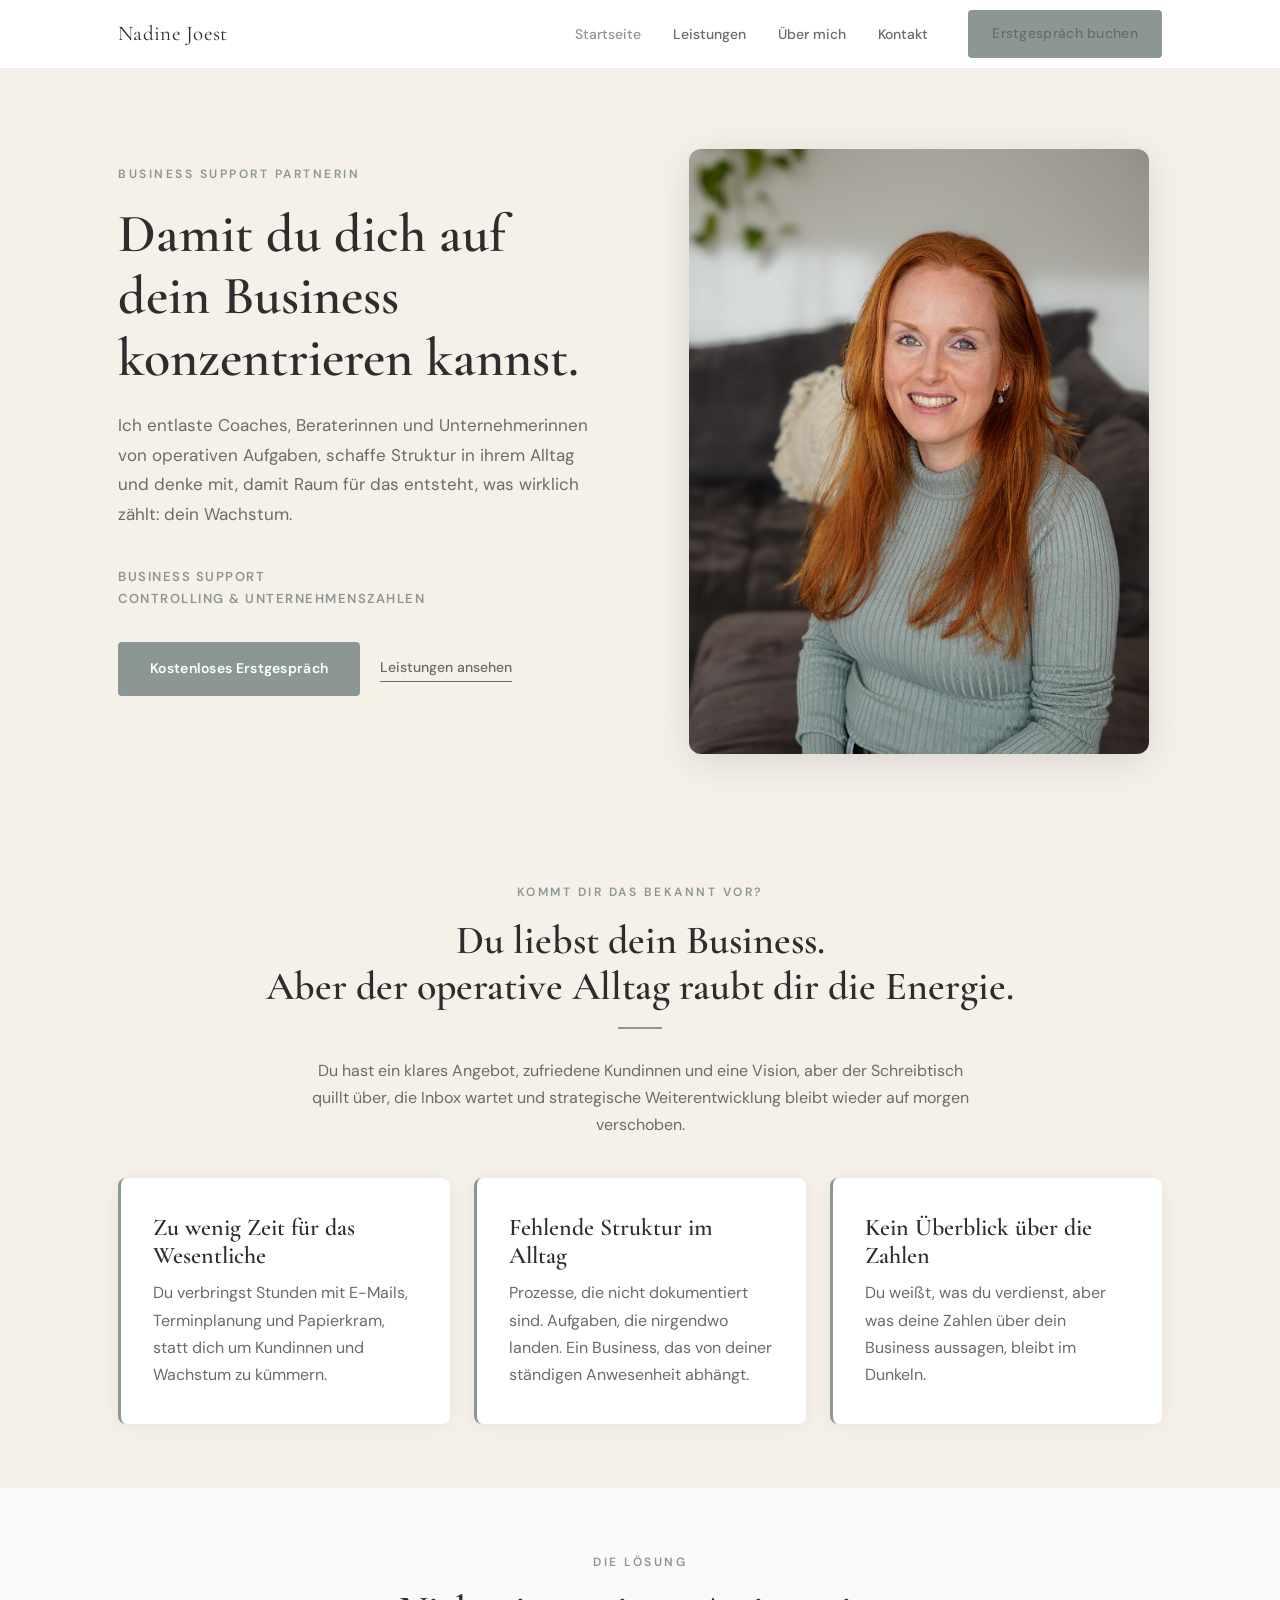
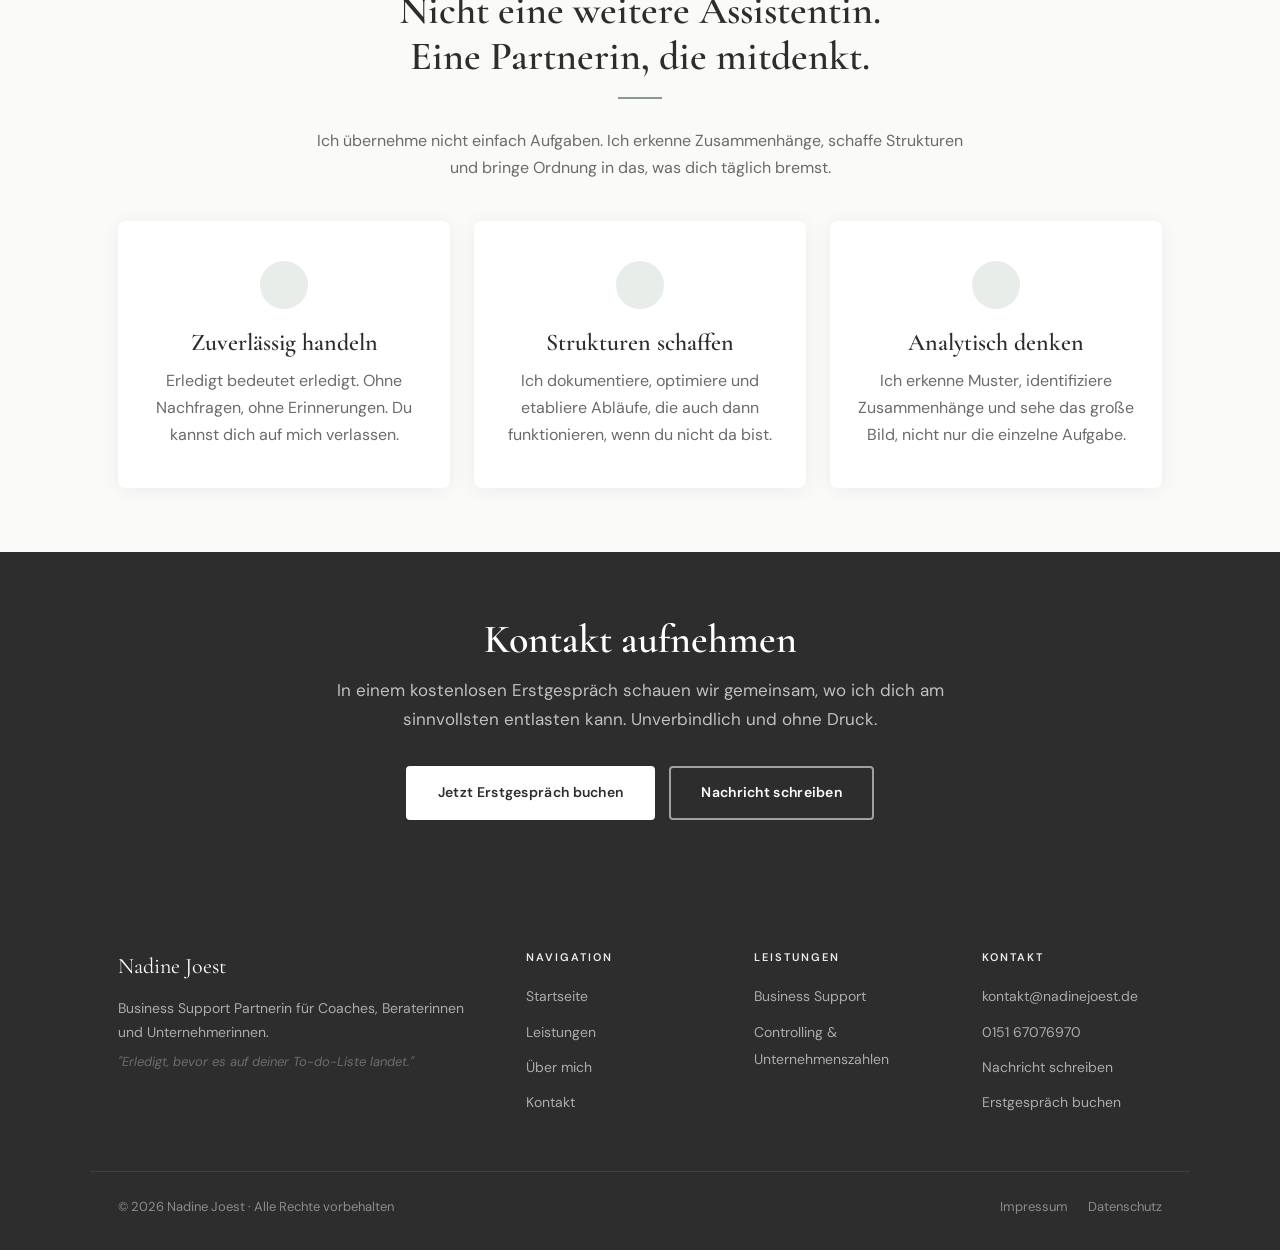
==== index.html @ 94987f82 "Aktuelle Website-Dateien (SEO, Analytics, Footer-Updates)" ====
<!DOCTYPE html>
<html lang="de">
<head>
  <meta charset="UTF-8" />
  <meta name="viewport" content="width=device-width, initial-scale=1.0" />
  <title>Nadine Joest | Business Support für Coaches & Unternehmerinnen</title>
  <meta name="description" content="Operative Entlastung: E-Mail, Prozesse, Controlling – zuverlässig erledigt, damit du dich auf dein Wachstum konzentrierst." />
  <meta name="keywords" content="Business Support, Virtuelle Assistenz, Backoffice Support, Prozessoptimierung, Controlling für Selbstständige" />
  <meta name="robots" content="index, follow" />
  <meta property="og:title" content="Nadine Joest | Business Support Partnerin" />
  <meta property="og:description" content="Operative Entlastung mit analytischem Verständnis – für Coaches, Beraterinnen und Unternehmerinnen." />
  <meta property="og:type" content="website" />
  <meta property="og:locale" content="de_DE" />
  <meta property="og:image" content="https://nadinejoest.de/og-bild.jpg" />
  <meta property="og:image:width" content="1200" />
  <meta property="og:image:height" content="630" />
  <!-- Google tag (gtag.js) -->
  <script async src="https://www.googletagmanager.com/gtag/js?id=G-RC08P9P7K7"></script>
  <script>
    window.dataLayer = window.dataLayer || [];
    function gtag(){dataLayer.push(arguments);}
    gtag('js', new Date());
    gtag('config', 'G-RC08P9P7K7');
  </script>
  <link rel="icon" type="image/png" sizes="32x32" href="favicon-32x32.png" />
  <link rel="canonical" href="https://nadinejoest.de/" />
  <script type="application/ld+json">
  {
    "@context": "https://schema.org",
    "@type": "ProfessionalService",
    "name": "Nadine Joest – Business Support",
    "description": "Operative Entlastung, Prozessoptimierung und Controlling für Coaches, Beraterinnen und Unternehmerinnen.",
    "url": "https://nadinejoest.de/",
    "image": "https://nadinejoest.de/og-bild.jpg",
    "telephone": "+4915167076970",
    "email": "kontakt@nadinejoest.de",
    "address": {
      "@type": "PostalAddress",
      "streetAddress": "Helenenweg 12b",
      "postalCode": "40822",
      "addressLocality": "Mettmann",
      "addressCountry": "DE"
    },
    "areaServed": "DE",
    "priceRange": "299€-499€"
  }
  </script>
  <link rel="stylesheet" href="style.css" />
</head>
<body>

<a href="#main-content" class="skip-link">Zum Inhalt springen</a>

<header>
  <nav class="nav" role="navigation" aria-label="Hauptnavigation">
    <div class="container nav-inner">
      <a href="index.html" class="nav-logo">Nadine Joest</a>
      <ul class="nav-links" id="nav-links">
        <li><a href="index.html" class="active">Startseite</a></li>
        <li><a href="leistungen.html">Leistungen</a></li>
        <li><a href="ueber-mich.html">Über mich</a></li>
        <li><a href="kontakt.html">Kontakt</a></li>
        <li><a href="https://calendly.com/kontakt-nadinejoest/30min" target="_blank" rel="noopener" class="btn btn-primary nav-cta">Erstgespräch buchen</a></li>
      </ul>
      <button class="nav-toggle" aria-label="Menü öffnen" aria-expanded="false" onclick="toggleNav()">
        <span></span><span></span><span></span>
      </button>
    </div>
  </nav>
</header>

<main id="main-content">

  <!-- HERO -->
  <section class="hero" aria-label="Willkommen">
    <div class="container hero-grid">
      <div class="hero-content">
        <span class="eyebrow">Business Support Partnerin</span>
        <h1>Damit du dich auf dein Business konzentrieren kannst.</h1>
        <p class="hero-subtitle">
          Ich entlaste Coaches, Beraterinnen und Unternehmerinnen von operativen Aufgaben,
          schaffe Struktur in ihrem Alltag und denke mit, damit Raum für das entsteht,
          was wirklich zählt: dein Wachstum.
        </p>
        <p class="hero-services">
          <a href="leistungen.html#bs-heading">Business Support</a><br>
          <a href="leistungen.html#controlling-heading">Controlling &amp; Unternehmenszahlen</a>
        </p>
        <div class="hero-actions">
          <a href="https://calendly.com/kontakt-nadinejoest/30min" target="_blank" rel="noopener" class="btn btn-primary">Kostenloses Erstgespräch</a>
          <a href="leistungen.html" class="text-link">Leistungen ansehen</a>
        </div>
      </div>
      <div class="hero-image">
        <img src="Bilder/1.jpg" alt="Nadine Joest – Business Support Partnerin" loading="eager" />
      </div>
    </div>
  </section>

  <!-- PROBLEM -->
  <section class="section section-beige" style="padding-top: 48px;" aria-labelledby="problem-heading">
    <div class="container">
      <div class="section-header text-center">
        <span class="label">Kommt dir das bekannt vor?</span>
        <h2 id="problem-heading">Du liebst dein Business.<br>Aber der operative Alltag raubt dir die Energie.</h2>
        <div class="divider"></div>
        <p>Du hast ein klares Angebot, zufriedene Kundinnen und eine Vision, aber der Schreibtisch quillt über, die Inbox wartet und strategische Weiterentwicklung bleibt wieder auf morgen verschoben.</p>
      </div>
      <div class="card-grid-3">
        <div class="card card-accent">
          <h3>Zu wenig Zeit für das Wesentliche</h3>
          <p>Du verbringst Stunden mit E-Mails, Terminplanung und Papierkram, statt dich um Kundinnen und Wachstum zu kümmern.</p>
        </div>
        <div class="card card-accent">
          <h3>Fehlende Struktur im Alltag</h3>
          <p>Prozesse, die nicht dokumentiert sind. Aufgaben, die nirgendwo landen. Ein Business, das von deiner ständigen Anwesenheit abhängt.</p>
        </div>
        <div class="card card-accent">
          <h3>Kein Überblick über die Zahlen</h3>
          <p>Du weißt, was du verdienst, aber was deine Zahlen über dein Business aussagen, bleibt im Dunkeln.</p>
        </div>
      </div>
    </div>
  </section>

  <!-- LÖSUNG / USPs -->
  <section class="section" aria-labelledby="loesung-heading">
    <div class="container">
      <div class="section-header text-center">
        <span class="label">Die Lösung</span>
        <h2 id="loesung-heading">Nicht eine weitere Assistentin.<br>Eine Partnerin, die mitdenkt.</h2>
        <div class="divider"></div>
        <p>Ich übernehme nicht einfach Aufgaben. Ich erkenne Zusammenhänge, schaffe Strukturen und bringe Ordnung in das, was dich täglich bremst.</p>
      </div>
      <div class="card-grid-3">
        <div class="usp-card">
          <div class="usp-icon" aria-hidden="true"></div>
          <h3>Zuverlässig handeln</h3>
          <p>Erledigt bedeutet erledigt. Ohne Nachfragen, ohne Erinnerungen. Du kannst dich auf mich verlassen.</p>
        </div>
        <div class="usp-card">
          <div class="usp-icon" aria-hidden="true"></div>
          <h3>Strukturen schaffen</h3>
          <p>Ich dokumentiere, optimiere und etabliere Abläufe, die auch dann funktionieren, wenn du nicht da bist.</p>
        </div>
        <div class="usp-card">
          <div class="usp-icon" aria-hidden="true"></div>
          <h3>Analytisch denken</h3>
          <p>Ich erkenne Muster, identifiziere Zusammenhänge und sehe das große Bild, nicht nur die einzelne Aufgabe.</p>
        </div>
      </div>
    </div>
  </section>

  <!-- CTA BANNER -->
  <section class="section cta-banner" aria-labelledby="cta-heading">
    <div class="container text-center">
      <h2 id="cta-heading">Kontakt aufnehmen</h2>
      <p>In einem kostenlosen Erstgespräch schauen wir gemeinsam, wo ich dich am sinnvollsten entlasten kann. Unverbindlich und ohne Druck.</p>
      <div class="cta-actions">
        <a href="https://calendly.com/kontakt-nadinejoest/30min" target="_blank" rel="noopener" class="btn btn-white">Jetzt Erstgespräch buchen</a>
        <a href="kontakt.html" class="btn btn-outline-white">Nachricht schreiben</a>
      </div>
    </div>
  </section>

</main>

<footer class="footer" role="contentinfo">
  <div class="container footer-grid">
    <div class="footer-brand">
      <span class="footer-logo">Nadine Joest</span>
      <p>Business Support Partnerin für Coaches, Beraterinnen und Unternehmerinnen.</p>
      <p class="footer-tagline">"Erledigt, bevor es auf deiner To-do-Liste landet."</p>
    </div>
    <div>
      <p class="footer-heading">Navigation</p>
      <ul class="footer-links">
        <li><a href="index.html">Startseite</a></li>
        <li><a href="leistungen.html">Leistungen</a></li>
        <li><a href="ueber-mich.html">Über mich</a></li>
        <li><a href="kontakt.html">Kontakt</a></li>
      </ul>
    </div>
    <div>
      <p class="footer-heading">Leistungen</p>
      <ul class="footer-links">
        <li><a href="leistungen.html">Business Support</a></li>
        <li><a href="leistungen.html">Controlling &amp; Unternehmenszahlen</a></li>
      </ul>
    </div>
    <div>
      <p class="footer-heading">Kontakt</p>
      <ul class="footer-links">
        <li><a href="mailto:kontakt@nadinejoest.de">kontakt@nadinejoest.de</a></li>
        <li><a href="tel:+4915167076970">0151 67076970</a></li>
        <li><a href="kontakt.html">Nachricht schreiben</a></li>
        <li><a href="https://calendly.com/kontakt-nadinejoest/30min" target="_blank" rel="noopener">Erstgespräch buchen</a></li>
      </ul>
    </div>
  </div>
  <div class="container footer-bottom">
    <span>© 2026 Nadine Joest · Alle Rechte vorbehalten</span>
    <div class="footer-legal">
      <a href="impressum.html">Impressum</a>
      <a href="datenschutz.html">Datenschutz</a>
    </div>
  </div>
</footer>

<script src="main.js"></script>
</body>
</html>
---- style.css ----
/* ============================================================
   DESIGN SYSTEM — Nadine Joest
   ============================================================ */

@import url('https://fonts.googleapis.com/css2?family=Cormorant+Garamond:ital,wght@0,300;0,400;0,500;0,600;1,300;1,400&family=DM+Sans:wght@400;500;600&display=swap');

:root {
  --primary:        #8C9795;
  --primary-dark:   #7A8A87;
  --primary-light:  #E8EDE9;
  --beige:          #F5F0E8;
  --beige-dark:     #EDE8DF;
  --text:           #2D2D2D;
  --text-muted:     #6B6B6B;
  --white:          #FFFFFF;
  --bg:             #FAFAF8;
  --font-heading:   'Cormorant Garamond', Georgia, serif;
  --font-body:      'DM Sans', 'Inter', system-ui, sans-serif;
  --max-width:      1100px;
  --radius:         8px;
  --shadow:         0 2px 20px rgba(0,0,0,0.06);
  --shadow-lg:      0 8px 40px rgba(0,0,0,0.11);
  --transition:     all 0.25s ease;
}

/* ---- RESET ---- */
*, *::before, *::after { box-sizing: border-box; margin: 0; padding: 0; }
html { scroll-behavior: smooth; }
body {
  font-family: var(--font-body);
  color: var(--text);
  background: var(--bg);
  line-height: 1.7;
  font-size: 16px;
  -webkit-font-smoothing: antialiased;
}
img { display: block; max-width: 100%; height: auto; }
a { color: var(--primary); text-decoration: none; transition: var(--transition); }
a:hover { color: var(--primary-dark); }

/* ---- TYPOGRAPHY ---- */
h1, h2, h3 {
  font-family: var(--font-heading);
  font-weight: 600;
  line-height: 1.15;
  color: var(--text);
}
h1 { font-size: clamp(34px, 5vw, 54px); }
h2 { font-size: clamp(26px, 4vw, 40px); }
h3 { font-size: clamp(19px, 2.5vw, 24px); margin-bottom: 10px; }
p  { color: var(--text-muted); margin-bottom: 16px; }
p:last-child { margin-bottom: 0; }

.label {
  display: block;
  font-size: 12px;
  font-weight: 600;
  letter-spacing: 2.5px;
  text-transform: uppercase;
  color: var(--primary);
  margin-bottom: 14px;
}
.eyebrow {
  display: inline-block;
  font-size: 12px;
  font-weight: 600;
  letter-spacing: 2.5px;
  text-transform: uppercase;
  color: var(--primary);
  margin-bottom: 18px;
}
.badge {
  display: inline-block;
  font-size: 11px;
  font-weight: 600;
  letter-spacing: 1.5px;
  text-transform: uppercase;
  padding: 5px 14px;
  background: var(--primary-light);
  color: var(--primary-dark);
  border-radius: 20px;
  margin-bottom: 16px;
}

/* ---- LAYOUT ---- */
.container {
  max-width: var(--max-width);
  margin: 0 auto;
  padding: 0 28px;
}
.section      { padding: 64px 0; }
.section-beige { background: var(--beige); }
.section-header { margin-bottom: 40px; }
.text-center  { text-align: center; }
.text-center p { max-width: 660px; margin-left: auto; margin-right: auto; }

.divider {
  width: 44px;
  height: 2px;
  background: var(--primary);
  margin: 18px auto 28px;
}
.divider-left { margin-left: 0; }

/* ---- BUTTONS ---- */
.btn {
  display: inline-block;
  padding: 13px 30px;
  border-radius: 4px;
  font-size: 14px;
  font-weight: 600;
  letter-spacing: 0.3px;
  cursor: pointer;
  border: 2px solid transparent;
  transition: var(--transition);
  text-align: center;
  white-space: nowrap;
}
.btn-primary {
  background: var(--primary);
  color: var(--white);
  border-color: var(--primary);
}
.btn-primary:hover {
  background: var(--primary-dark);
  border-color: var(--primary-dark);
  color: var(--white);
  transform: translateY(-2px);
  box-shadow: 0 6px 20px rgba(140,151,149,0.3);
}
.btn-outline {
  background: transparent;
  color: var(--primary);
  border-color: var(--primary);
}
.btn-outline:hover {
  background: var(--primary);
  color: var(--white);
}
.btn-white {
  background: var(--white);
  color: var(--text);
  border-color: var(--white);
}
.btn-white:hover {
  background: var(--beige);
  color: var(--text);
  border-color: var(--beige);
}
.btn-outline-white {
  background: transparent;
  color: var(--white);
  border-color: rgba(255,255,255,0.55);
}
.btn-outline-white:hover {
  border-color: var(--white);
  background: rgba(255,255,255,0.08);
  color: var(--white);
}
.text-link {
  font-size: 14px;
  font-weight: 500;
  color: var(--text-muted);
  border-bottom: 1px solid currentColor;
  padding-bottom: 1px;
}
.text-link:hover { color: var(--primary); }

/* ---- NAVIGATION ---- */
.skip-link {
  position: absolute;
  top: -120px;
  left: 10px;
  background: var(--primary);
  color: var(--white);
  padding: 8px 16px;
  border-radius: 4px;
  font-size: 14px;
  z-index: 9999;
  transition: top 0.2s;
}
.skip-link:focus { top: 10px; }

.nav {
  position: sticky;
  top: 0;
  z-index: 100;
  background: rgba(255,255,255,0.96);
  backdrop-filter: blur(14px);
  border-bottom: 1px solid rgba(0,0,0,0.07);
}
.nav-inner {
  display: flex;
  align-items: center;
  justify-content: space-between;
  height: 68px;
}
.nav-logo {
  font-family: var(--font-heading);
  font-size: 21px;
  font-weight: 400;
  color: var(--text);
  letter-spacing: 0.3px;
}
.nav-logo:hover { color: var(--primary); }
.nav-links {
  display: flex;
  align-items: center;
  gap: 32px;
  list-style: none;
}
.nav-links a {
  font-size: 14px;
  font-weight: 500;
  color: var(--text-muted);
}
.nav-links a:hover,
.nav-links a.active { color: var(--primary); }
.nav-cta { margin-left: 8px; padding: 10px 22px; }

/* Hamburger (mobile) */
.nav-toggle {
  display: none;
  flex-direction: column;
  gap: 5px;
  background: none;
  border: none;
  cursor: pointer;
  padding: 4px;
}
.nav-toggle span {
  display: block;
  width: 24px;
  height: 2px;
  background: var(--text);
  border-radius: 2px;
  transition: var(--transition);
}

/* ---- HERO ---- */
.hero {
  background: var(--beige);
  display: flex;
  align-items: center;
  padding: 80px 0;
}
.hero-grid {
  display: grid;
  grid-template-columns: 1fr 1fr;
  gap: 72px;
  align-items: center;
}
.hero-content h1 { margin-bottom: 22px; }
.hero-subtitle {
  font-size: 17px;
  color: var(--text-muted);
  margin-bottom: 36px;
  line-height: 1.75;
}
.hero-services {
  font-size: 13px;
  font-weight: 600;
  letter-spacing: 1.5px;
  text-transform: uppercase;
  color: var(--primary);
  margin-bottom: 32px;
}
.hero-actions {
  display: flex;
  align-items: center;
  gap: 20px;
  flex-wrap: wrap;
  margin-bottom: 48px;
}
.hero-trust {
  display: flex;
  align-items: center;
  gap: 28px;
  padding-top: 28px;
  border-top: 1px solid rgba(0,0,0,0.09);
}
.trust-item { display: flex; flex-direction: column; }
.trust-num {
  font-family: var(--font-heading);
  font-size: 30px;
  font-weight: 500;
  color: var(--text);
  line-height: 1;
  margin-bottom: 4px;
}
.trust-label { font-size: 12px; color: var(--text-muted); }
.trust-divider {
  width: 1px;
  height: 36px;
  background: rgba(0,0,0,0.1);
  flex-shrink: 0;
}
.hero-image img {
  width: 100%;
  max-width: 460px;
  border-radius: 12px;
  object-fit: cover;
  box-shadow: var(--shadow-lg);
  margin: 0 auto;
}

/* ---- PAGE HERO (inner pages) ---- */
.page-hero {
  background: var(--beige);
  padding: 96px 0 80px;
  text-align: center;
}
.page-hero h1 { margin-bottom: 18px; }
.page-hero p {
  font-size: 18px;
  max-width: 620px;
  margin: 0 auto;
}

/* ---- CARDS ---- */
.card-grid-3 {
  display: grid;
  grid-template-columns: repeat(3, 1fr);
  gap: 24px;
}
.card-grid-2 {
  display: grid;
  grid-template-columns: repeat(2, 1fr);
  gap: 28px;
}

.card {
  background: var(--white);
  border-radius: var(--radius);
  padding: 36px 32px;
  box-shadow: var(--shadow);
  transition: var(--transition);
}
.card:hover { transform: translateY(-3px); box-shadow: var(--shadow-lg); }
.card-accent { border-left: 3px solid var(--primary); }

.usp-card {
  background: var(--white);
  border-radius: var(--radius);
  padding: 40px 28px;
  text-align: center;
  box-shadow: var(--shadow);
  transition: var(--transition);
}
.usp-card:hover {
  transform: translateY(-3px);
  box-shadow: var(--shadow-lg);
  border-bottom: 3px solid var(--primary);
}
.usp-icon {
  width: 48px;
  height: 48px;
  border-radius: 50%;
  background: var(--primary-light);
  margin: 0 auto 20px;
}

/* ---- LEISTUNG CARD (Startseite) ---- */
.leistung-card {
  background: var(--white);
  border-radius: var(--radius);
  padding: 48px 40px;
  box-shadow: var(--shadow);
  border-top: 3px solid var(--primary);
  transition: var(--transition);
  display: flex;
  flex-direction: column;
  gap: 0;
}
.leistung-card:hover { transform: translateY(-3px); box-shadow: var(--shadow-lg); }
.leistung-card h3 { margin-bottom: 14px; }
.leistung-card p { margin-bottom: 22px; }
.tag-list { display: flex; flex-wrap: wrap; gap: 8px; margin-bottom: 28px; }
.tag {
  font-size: 12px;
  padding: 4px 12px;
  background: var(--primary-light);
  color: var(--primary-dark);
  border-radius: 20px;
  font-weight: 500;
}

/* ---- ABOUT TEASER (Startseite) ---- */
.about-teaser-grid {
  display: grid;
  grid-template-columns: 1fr 1fr;
  gap: 88px;
  align-items: center;
}
.about-teaser-img img {
  width: 100%;
  border-radius: var(--radius);
  box-shadow: var(--shadow-lg);
}
.about-teaser-content h2 { margin-bottom: 0; }
.pullquote {
  border-left: 3px solid var(--primary);
  padding: 18px 24px;
  font-family: var(--font-heading);
  font-size: 20px;
  font-weight: 300;
  font-style: italic;
  color: var(--text);
  background: var(--beige);
  border-radius: 0 var(--radius) var(--radius) 0;
  margin: 28px 0 32px;
  line-height: 1.5;
}

/* ---- CTA BANNER ---- */
.cta-banner { background: var(--text); }
.cta-banner h2 { color: var(--white); margin-bottom: 14px; }
.cta-banner p { color: rgba(255,255,255,0.7); margin-bottom: 32px; font-size: 17px; }
.cta-actions { display: flex; gap: 14px; justify-content: center; flex-wrap: wrap; }

/* ---- LEISTUNGSSEITE ---- */
.two-col { display: grid; grid-template-columns: 1fr 1fr; gap: 56px; align-items: start; }
.two-col-reverse { direction: rtl; }
.two-col-reverse > * { direction: ltr; }

.check-list { list-style: none; padding: 0; }
.check-list li {
  display: flex;
  align-items: flex-start;
  gap: 14px;
  padding: 11px 0;
  border-bottom: 1px solid var(--beige-dark);
  font-size: 15px;
  color: var(--text-muted);
}
.check-list li::before {
  content: '';
  display: block;
  width: 18px;
  height: 18px;
  background: var(--primary-light);
  border-radius: 50%;
  flex-shrink: 0;
  margin-top: 2px;
  position: relative;
}
.check-list li::before {
  background-image: url("data:image/svg+xml,%3Csvg xmlns='http://www.w3.org/2000/svg' viewBox='0 0 16 16'%3E%3Cpath fill='%238C9795' d='M13.3 4.3l-6.3 6.3-3.3-3.3-1.4 1.4 4.7 4.7 7.7-7.7z'/%3E%3C/svg%3E");
  background-repeat: no-repeat;
  background-position: center;
  background-size: 12px;
  background-color: var(--primary-light);
}

/* ---- PAKETE ---- */
.pakete-grid {
  display: grid;
  grid-template-columns: repeat(4, 1fr);
  gap: 20px;
  align-items: start;
  margin-top: 56px;
}
.paket-card {
  background: var(--white);
  border-radius: var(--radius);
  padding: 36px 24px;
  box-shadow: var(--shadow);
  transition: var(--transition);
  position: relative;
}
.paket-card:hover { transform: translateY(-4px); box-shadow: var(--shadow-lg); }
.paket-card.featured { background: var(--text); }
.paket-card.featured h3,
.paket-card.featured .paket-preis { color: var(--white); }
.paket-card.featured .paket-suffix,
.paket-card.featured .paket-list li { color: rgba(255,255,255,0.75); }

.paket-badge {
  position: absolute;
  top: -13px;
  left: 50%;
  transform: translateX(-50%);
  background: var(--primary);
  color: var(--white);
  font-size: 11px;
  font-weight: 600;
  letter-spacing: 1px;
  text-transform: uppercase;
  padding: 4px 14px;
  border-radius: 20px;
  white-space: nowrap;
}
.paket-name {
  font-size: 11px;
  font-weight: 600;
  letter-spacing: 2px;
  text-transform: uppercase;
  color: var(--primary);
  margin-bottom: 8px;
}
.paket-card.featured .paket-name { color: var(--primary-light); }
.paket-preis {
  font-family: var(--font-heading);
  font-size: 38px;
  font-weight: 400;
  color: var(--text);
  line-height: 1;
  margin-bottom: 4px;
}
.paket-suffix {
  font-size: 13px;
  color: var(--text-muted);
  margin-bottom: 24px;
}
.paket-list { list-style: none; padding: 0; margin-bottom: 28px; }
.paket-list li {
  padding: 7px 0;
  border-bottom: 1px solid rgba(0,0,0,0.05);
  font-size: 14px;
  color: var(--text-muted);
  display: flex;
  align-items: flex-start;
  gap: 10px;
}
.paket-card.featured .paket-list li { border-bottom-color: rgba(255,255,255,0.08); }
.paket-list li::before {
  content: '—';
  color: var(--primary);
  flex-shrink: 0;
  font-size: 13px;
}
.paket-card.featured .paket-list li::before { color: var(--primary-light); }
.paket-card .btn { width: 100%; }

/* ---- PROZESS ---- */
.prozess-grid {
  display: grid;
  grid-template-columns: repeat(5, 1fr);
  gap: 0;
  position: relative;
  margin-top: 56px;
}
.prozess-grid::before {
  content: '';
  position: absolute;
  top: 27px;
  left: 56px;
  right: 56px;
  height: 2px;
  background: var(--primary-light);
  z-index: 0;
}
.prozess-step { text-align: center; position: relative; z-index: 1; padding: 0 12px; }
.prozess-num {
  width: 54px;
  height: 54px;
  border-radius: 50%;
  background: var(--primary);
  color: var(--white);
  font-family: var(--font-heading);
  font-size: 20px;
  display: flex;
  align-items: center;
  justify-content: center;
  margin: 0 auto 18px;
}
.prozess-step h4 {
  font-family: var(--font-heading);
  font-size: 16px;
  font-weight: 500;
  color: var(--text);
  margin-bottom: 6px;
}
.prozess-step p { font-size: 13px; margin: 0; }

/* ---- ÜBER MICH ---- */
.about-hero-grid {
  display: grid;
  grid-template-columns: 1fr 1fr;
  gap: 88px;
  align-items: end;
}
.about-hero-img img {
  width: 100%;
  border-radius: 12px 12px 0 0;
  object-fit: cover;
}
.about-story-grid {
  display: grid;
  grid-template-columns: 1fr 1fr;
  gap: 64px;
  align-items: start;
}
.werte-grid {
  display: grid;
  grid-template-columns: repeat(3, 1fr);
  gap: 20px;
}
.wert-card {
  background: var(--white);
  border-radius: var(--radius);
  padding: 28px;
  border-left: 3px solid var(--primary);
  box-shadow: var(--shadow);
}
.wert-card h3 { font-size: 19px; margin-bottom: 8px; }
.wert-card p  { font-size: 14px; margin: 0; }

.stats-grid {
  display: grid;
  grid-template-columns: repeat(3, 1fr);
  gap: 24px;
}
.stat-card {
  text-align: center;
  padding: 40px 20px;
  background: var(--white);
  border-radius: var(--radius);
  box-shadow: var(--shadow);
}
.stat-num {
  font-family: var(--font-heading);
  font-size: 56px;
  font-weight: 300;
  color: var(--primary);
  display: block;
  line-height: 1;
  margin-bottom: 10px;
}
.stat-card p { font-size: 14px; margin: 0; }

.fuer-wen-grid {
  display: grid;
  grid-template-columns: 1fr 1fr;
  gap: 64px;
  align-items: start;
}
.fuer-wen-box {
  background: var(--white);
  border-radius: var(--radius);
  padding: 40px;
  box-shadow: var(--shadow);
}
.fuer-wen-box h3 { margin-bottom: 20px; font-size: 22px; }

/* ---- KONTAKT ---- */
.kontakt-grid {
  display: grid;
  grid-template-columns: 1fr 1fr;
  gap: 72px;
  align-items: start;
}
.kontakt-form-box {
  background: var(--white);
  border-radius: var(--radius);
  padding: 48px;
  box-shadow: var(--shadow);
}
.form-group { margin-bottom: 20px; }
.form-group label {
  display: block;
  font-size: 13px;
  font-weight: 600;
  color: var(--text);
  margin-bottom: 8px;
}
.form-group input,
.form-group textarea {
  width: 100%;
  padding: 13px 16px;
  border: 1.5px solid rgba(0,0,0,0.12);
  border-radius: 6px;
  font-size: 15px;
  font-family: var(--font-body);
  color: var(--text);
  background: var(--bg);
  outline: none;
  transition: var(--transition);
}
.form-group input:focus,
.form-group textarea:focus {
  border-color: var(--primary);
  background: var(--white);
  box-shadow: 0 0 0 3px rgba(140,151,149,0.15);
}
.form-group textarea { resize: vertical; min-height: 130px; }
.form-check {
  display: flex;
  gap: 12px;
  align-items: flex-start;
  margin-bottom: 24px;
}
.form-check input[type="checkbox"] {
  width: 18px;
  height: 18px;
  flex-shrink: 0;
  margin-top: 2px;
  accent-color: var(--primary);
}
.form-check label { font-size: 13px; color: var(--text-muted); }
.form-check label a { color: var(--primary); }
.form-submit .btn { width: 100%; }
.form-note {
  font-size: 12px;
  color: var(--text-muted);
  margin-top: 12px;
  text-align: center;
}

.kontakt-info h2 { margin-bottom: 14px; }
.kontakt-data { list-style: none; margin: 24px 0 32px; }
.kontakt-data li {
  display: flex;
  gap: 14px;
  padding: 12px 0;
  border-bottom: 1px solid var(--beige-dark);
  font-size: 15px;
  color: var(--text-muted);
  align-items: flex-start;
}
.kontakt-icon {
  width: 18px;
  height: 18px;
  background: var(--primary-light);
  border-radius: 50%;
  flex-shrink: 0;
  margin-top: 3px;
}
.calendly-box {
  background: var(--beige);
  border-radius: var(--radius);
  padding: 36px;
  border-left: 3px solid var(--primary);
}
.calendly-box h3 { font-size: 22px; margin-bottom: 10px; }
.calendly-box p { margin-bottom: 22px; font-size: 15px; }
.info-note {
  font-size: 13px;
  color: var(--text-muted);
  font-style: italic;
  padding: 18px 20px;
  background: var(--beige);
  border-radius: var(--radius);
  margin-top: 20px;
}

/* ---- IMPRESSUM / DATENSCHUTZ ---- */
.legal-content {
  max-width: 700px;
  margin: 0 auto;
  padding: 80px 28px;
}
.legal-content h1 { margin-bottom: 44px; }
.legal-content h2 { font-size: 22px; margin: 36px 0 12px; }
.legal-content p { font-size: 15px; }

/* ---- FOOTER ---- */
.footer {
  background: var(--text);
  padding: 64px 0 32px;
}
.footer-grid {
  display: grid;
  grid-template-columns: 2fr 1fr 1fr 1fr;
  gap: 48px;
  margin-bottom: 48px;
}
.footer-logo {
  font-family: var(--font-heading);
  font-size: 22px;
  color: var(--white);
  display: block;
  margin-bottom: 12px;
}
.footer-brand p { font-size: 14px; color: rgba(255,255,255,0.6); margin-bottom: 6px; }
.footer-tagline { font-style: italic; opacity: 0.5; font-size: 13px !important; }
.footer-heading {
  font-size: 11px;
  font-weight: 600;
  letter-spacing: 2px;
  text-transform: uppercase;
  color: var(--primary-light);
  margin-bottom: 16px;
}
.footer-links { list-style: none; }
.footer-links li { margin-bottom: 8px; }
.footer-links a { font-size: 14px; color: rgba(255,255,255,0.6); }
.footer-links a:hover { color: var(--white); }
.footer-bottom {
  border-top: 1px solid rgba(255,255,255,0.08);
  padding-top: 24px;
  display: flex;
  justify-content: space-between;
  align-items: center;
  font-size: 13px;
  color: rgba(255,255,255,0.45);
}
.footer-legal { display: flex; gap: 20px; }
.footer-legal a { color: rgba(255,255,255,0.45); }
.footer-legal a:hover { color: var(--white); }

/* ---- PLACEHOLDER (dev only) ---- */
.img-placeholder {
  background: var(--primary-light);
  border-radius: var(--radius);
  display: flex;
  flex-direction: column;
  align-items: center;
  justify-content: center;
  color: var(--primary);
  font-size: 13px;
  font-weight: 500;
  text-align: center;
  padding: 24px;
  aspect-ratio: 3/4;
  max-width: 460px;
  margin: 0 auto;
}
.img-placeholder.tall { aspect-ratio: 4/5; max-width: 100%; }
.img-placeholder small { opacity: 0.65; margin-top: 6px; }

/* ---- SCROLL REVEAL ---- */
.reveal {
  opacity: 0;
  transform: translateY(36px);
  transition: opacity 0.8s cubic-bezier(0.16, 1, 0.3, 1),
              transform 0.8s cubic-bezier(0.16, 1, 0.3, 1);
}
.reveal.revealed {
  opacity: 1;
  transform: translateY(0);
}

/* ============================================================
   RESPONSIVE
   ============================================================ */
@media (max-width: 960px) {
  .hero-grid,
  .about-teaser-grid,
  .about-hero-grid,
  .about-story-grid,
  .two-col,
  .fuer-wen-grid,
  .kontakt-grid { grid-template-columns: 1fr; gap: 40px; }

  .hero { min-height: auto; padding: 64px 0; }
  .hero-grid .hero-image { order: 1; }
  .img-placeholder { max-width: 360px; aspect-ratio: 1; }
  .img-placeholder.tall { max-width: 100%; aspect-ratio: 3/4; }

  .card-grid-3 { grid-template-columns: 1fr; }
  .werte-grid   { grid-template-columns: 1fr 1fr; }
  .stats-grid   { grid-template-columns: 1fr 1fr 1fr; }
  .pakete-grid  { grid-template-columns: 1fr 1fr; }
  .prozess-grid { grid-template-columns: 1fr; }
  .prozess-grid::before { display: none; }
  .footer-grid  { grid-template-columns: 1fr 1fr; gap: 32px; }
  .footer-bottom { flex-direction: column; gap: 12px; text-align: center; }
  .two-col-reverse { direction: ltr; }
}

@media (max-width: 640px) {
  .section      { padding: 44px 0; }
  .page-hero    { padding: 44px 0 32px; }
  .hero         { padding: 36px 0; min-height: 0; }
  .section-header { margin-bottom: 32px; }
  .footer       { padding: 44px 0 24px; }
  .card-grid-2  { grid-template-columns: 1fr; }
  .pakete-grid  { grid-template-columns: 1fr; }
  .werte-grid   { grid-template-columns: 1fr; }
  .stats-grid   { grid-template-columns: 1fr; }
  .footer-grid  { grid-template-columns: 1fr; }
  .kontakt-form-box { padding: 28px 20px; }
  .nav-links    { display: none; }
  .nav-links.open {
    display: flex;
    flex-direction: column;
    position: absolute;
    top: 68px;
    left: 0;
    right: 0;
    background: var(--white);
    border-bottom: 1px solid rgba(0,0,0,0.07);
    padding: 20px 28px;
    gap: 16px;
    box-shadow: var(--shadow-lg);
  }
  .nav-toggle { display: flex; }
}
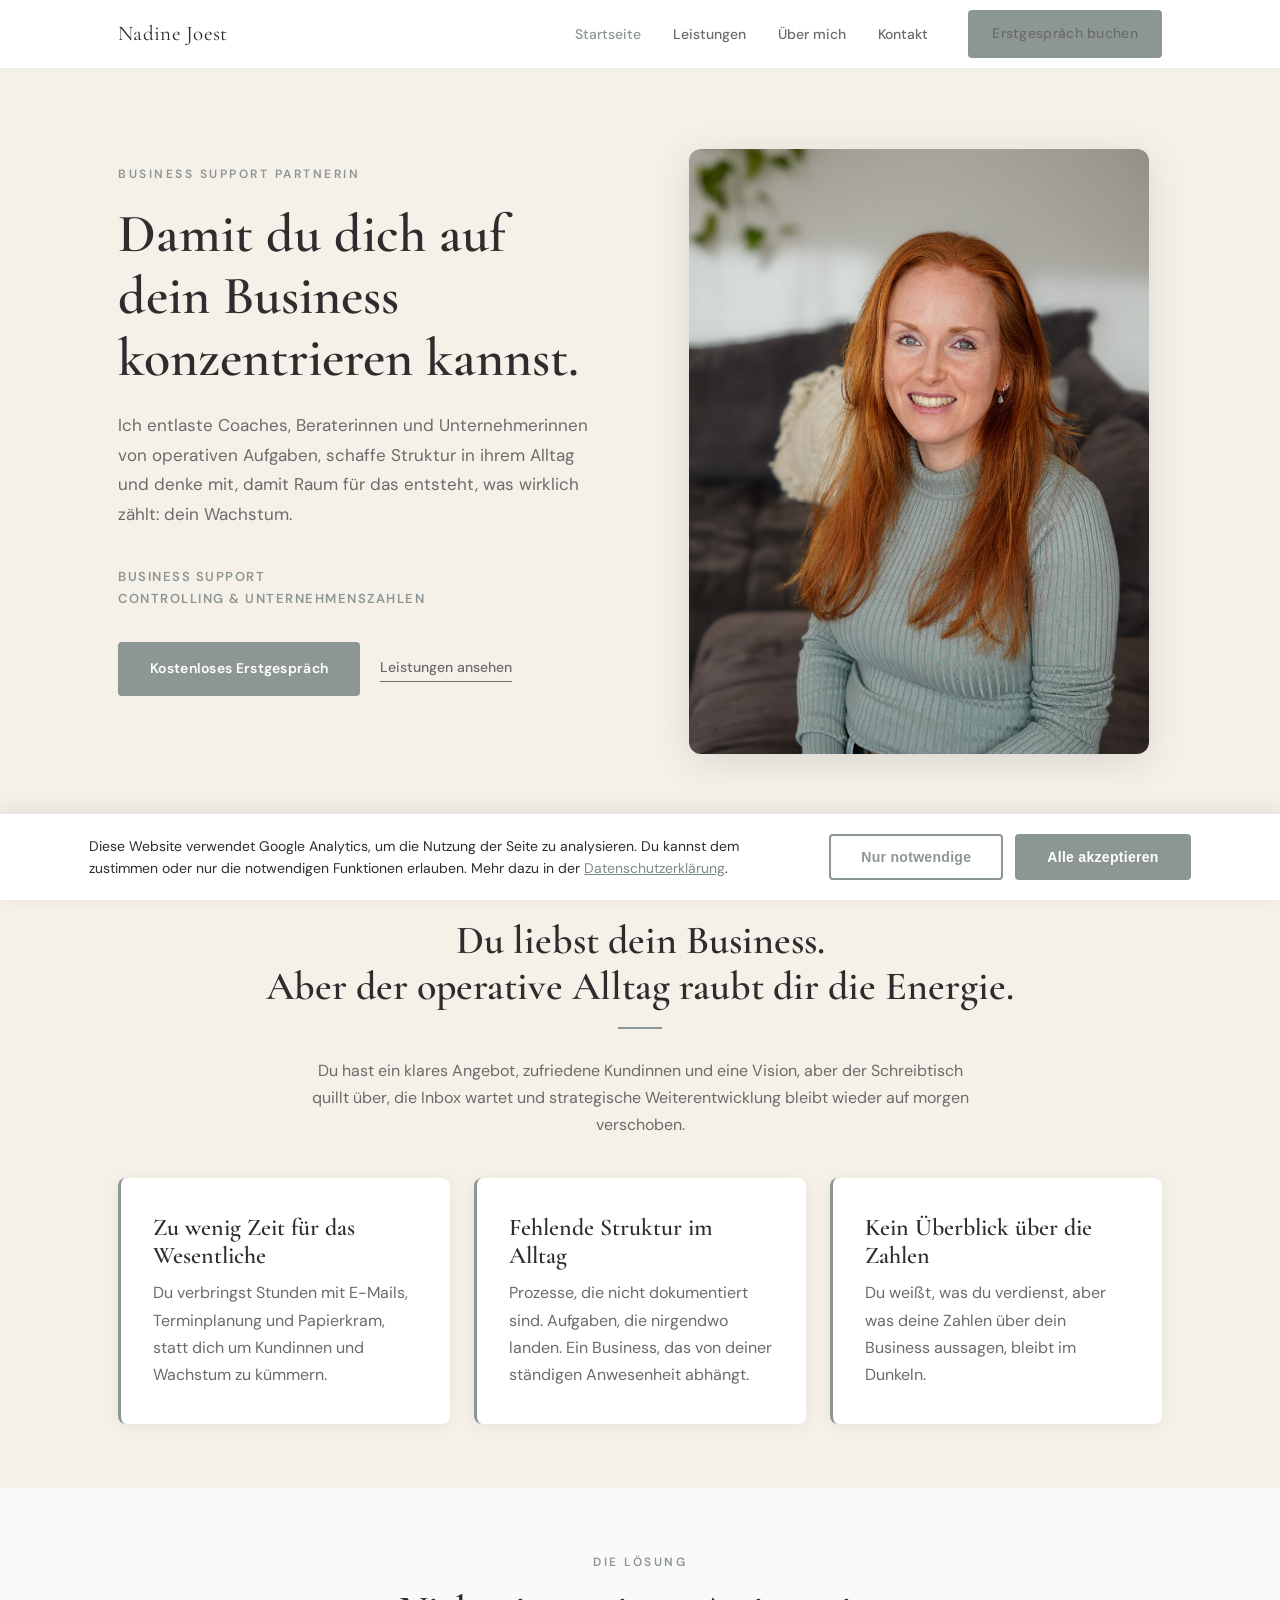
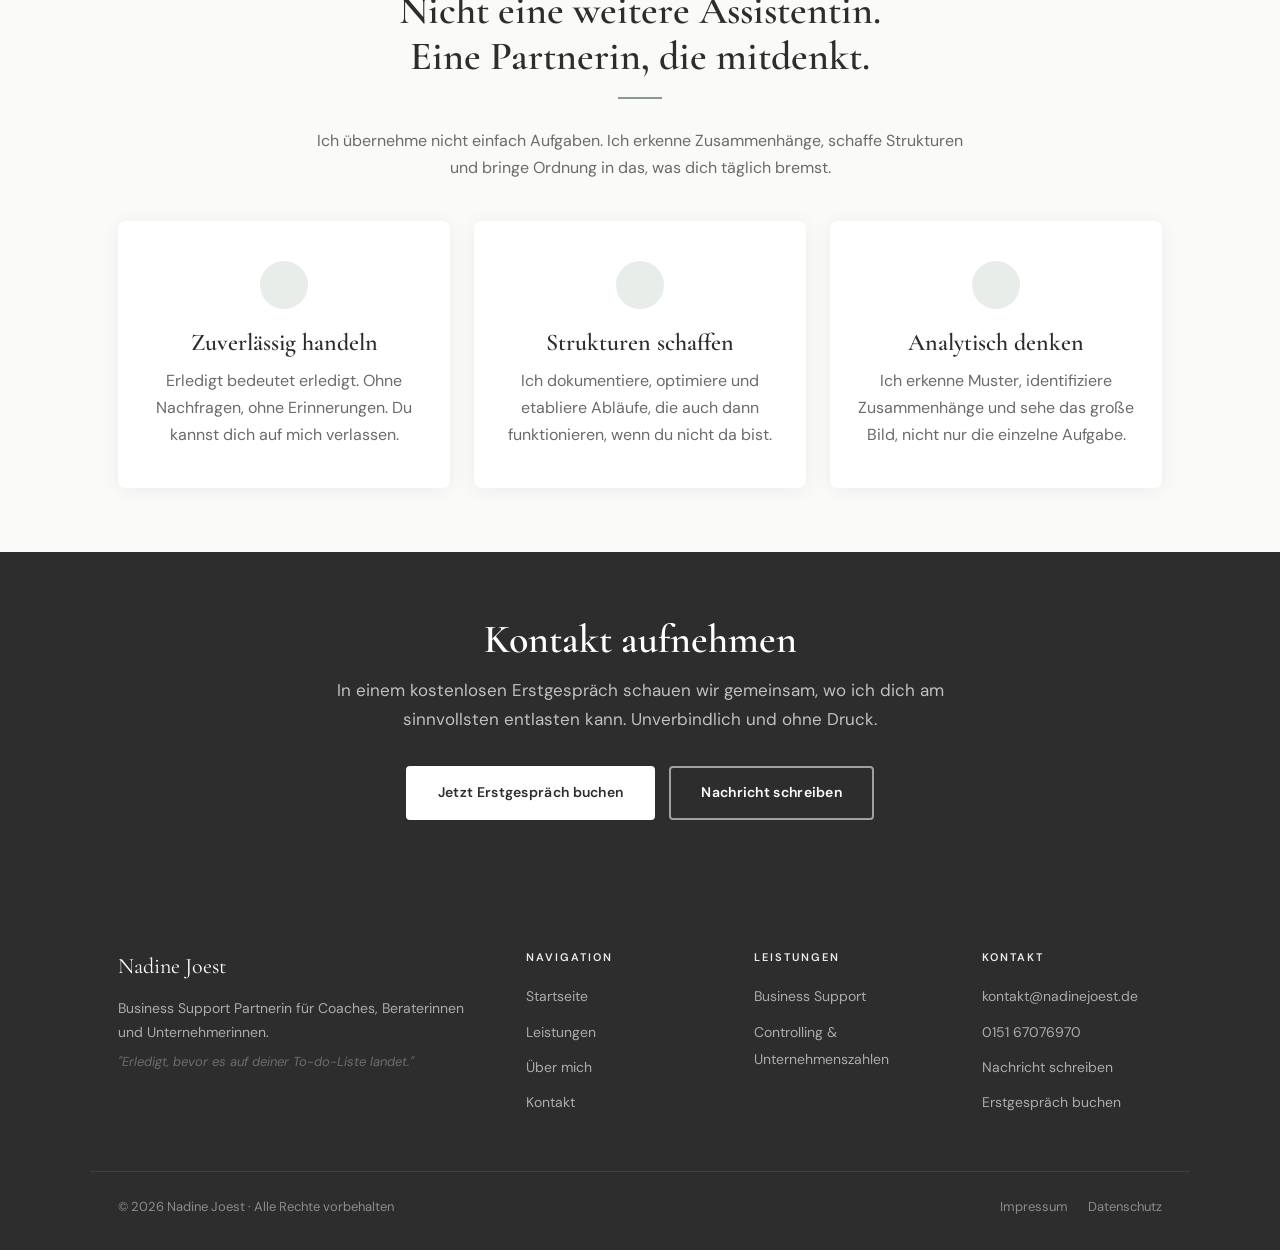
==== commit 5e2e9b06: "Cookie-Banner mit Google Consent Mode einbauen" ====
--- a/index.html
+++ b/index.html
@@ -14,11 +14,15 @@
   <meta property="og:image" content="https://nadinejoest.de/og-bild.jpg" />
   <meta property="og:image:width" content="1200" />
   <meta property="og:image:height" content="630" />
+  <!-- Google Consent Mode (Standard: abgelehnt, bis Nutzer zustimmt) -->
+  <script>
+    window.dataLayer = window.dataLayer || [];
+    function gtag(){dataLayer.push(arguments);}
+    gtag('consent', 'default', { 'analytics_storage': 'denied' });
+  </script>
   <!-- Google tag (gtag.js) -->
   <script async src="https://www.googletagmanager.com/gtag/js?id=G-RC08P9P7K7"></script>
   <script>
-    window.dataLayer = window.dataLayer || [];
-    function gtag(){dataLayer.push(arguments);}
     gtag('js', new Date());
     gtag('config', 'G-RC08P9P7K7');
   </script>
--- a/style.css
+++ b/style.css
@@ -887,3 +887,54 @@
   }
   .nav-toggle { display: flex; }
 }
+
+/* ---- Cookie-Banner ---- */
+.cookie-banner {
+  position: fixed;
+  bottom: 0;
+  left: 0;
+  right: 0;
+  z-index: 1000;
+  background: var(--white);
+  border-top: 1px solid rgba(0,0,0,0.1);
+  box-shadow: 0 -4px 20px rgba(0,0,0,0.08);
+  padding: 20px 24px;
+  display: flex;
+  flex-wrap: wrap;
+  align-items: center;
+  justify-content: center;
+  gap: 20px;
+}
+.cookie-banner-text {
+  flex: 1 1 480px;
+  font-size: 14px;
+  line-height: 1.6;
+  color: var(--text);
+  max-width: 720px;
+}
+.cookie-banner-text a {
+  color: var(--primary-dark);
+  text-decoration: underline;
+}
+.cookie-banner-actions {
+  display: flex;
+  gap: 12px;
+  flex-wrap: wrap;
+}
+.cookie-banner-actions .btn {
+  white-space: nowrap;
+}
+@media (max-width: 640px) {
+  .cookie-banner {
+    flex-direction: column;
+    align-items: stretch;
+    padding: 20px;
+  }
+  .cookie-banner-actions {
+    justify-content: stretch;
+  }
+  .cookie-banner-actions .btn {
+    flex: 1;
+    text-align: center;
+  }
+}
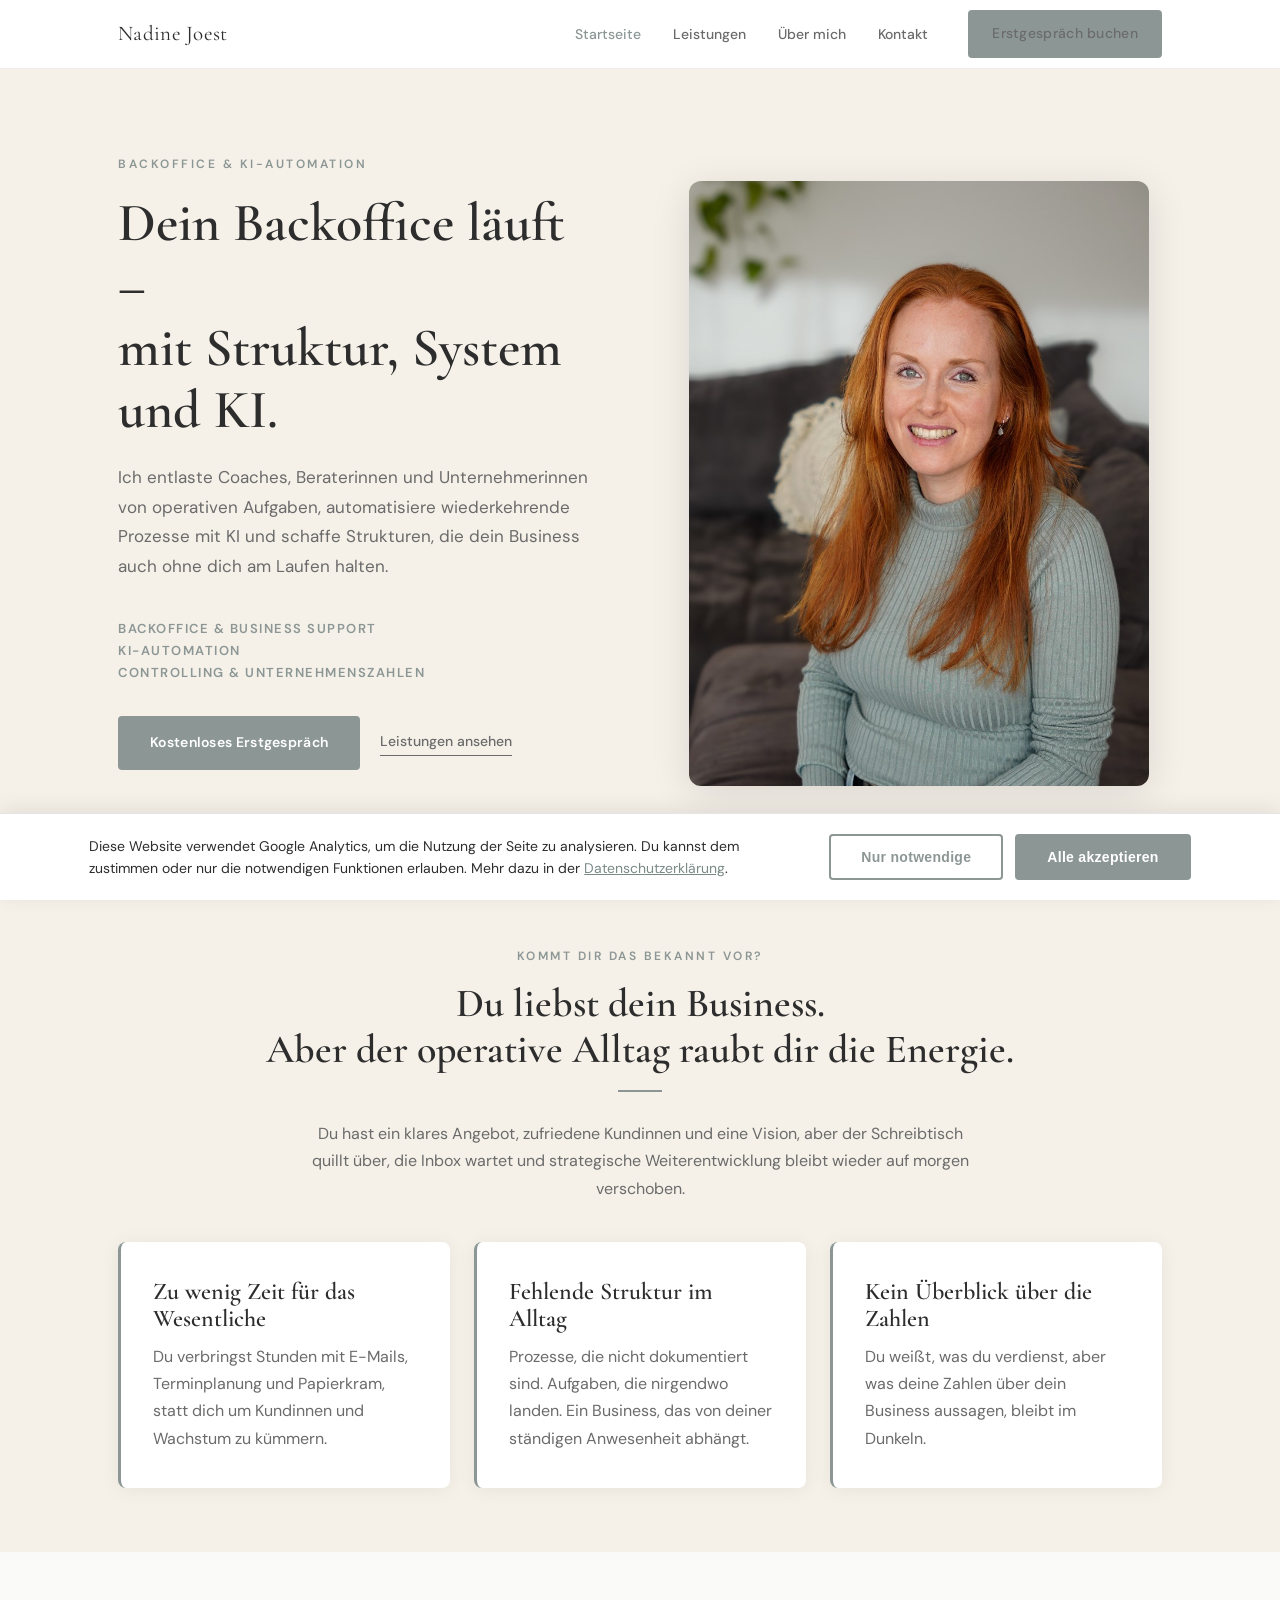
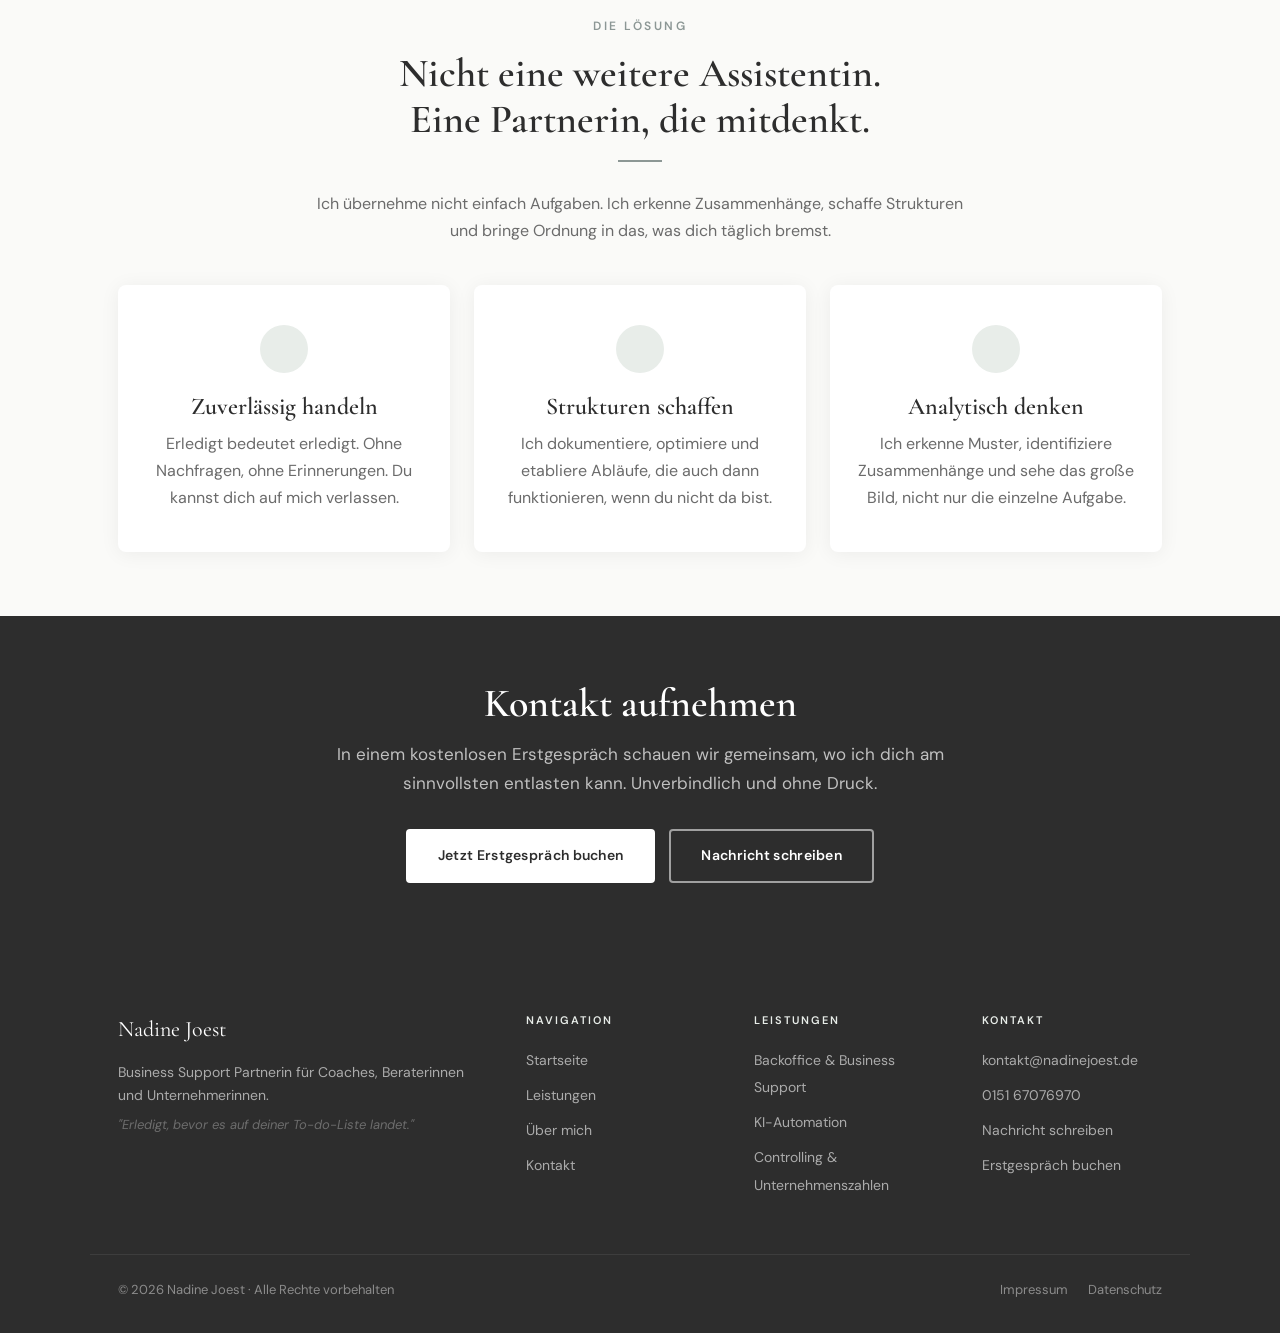
==== commit d35e8aa5: "KI-Automation ergaenzt: Hero, Meta, Schema.org, neuer Leistungsbereich Co-Authored-By: Claude Sonnet" ====
--- a/index.html
+++ b/index.html
@@ -3,12 +3,12 @@
 <head>
   <meta charset="UTF-8" />
   <meta name="viewport" content="width=device-width, initial-scale=1.0" />
-  <title>Nadine Joest | Business Support für Coaches & Unternehmerinnen</title>
-  <meta name="description" content="Operative Entlastung: E-Mail, Prozesse, Controlling – zuverlässig erledigt, damit du dich auf dein Wachstum konzentrierst." />
-  <meta name="keywords" content="Business Support, Virtuelle Assistenz, Backoffice Support, Prozessoptimierung, Controlling für Selbstständige" />
+  <title>Nadine Joest | Backoffice, KI-Automation & Business Support</title>
+  <meta name="description" content="Backoffice-Unterstützung und KI-Automationen für Coaches & Unternehmerinnen. E-Mail, Prozesse, Controlling – zuverlässig und automatisiert, damit du dich aufs Wesentliche konzentrierst." />
+  <meta name="keywords" content="Backoffice Support, KI-Automation, Workflow-Automatisierung, Business Support, Virtuelle Assistenz, Prozessoptimierung, Controlling für Selbstständige" />
   <meta name="robots" content="index, follow" />
-  <meta property="og:title" content="Nadine Joest | Business Support Partnerin" />
-  <meta property="og:description" content="Operative Entlastung mit analytischem Verständnis – für Coaches, Beraterinnen und Unternehmerinnen." />
+  <meta property="og:title" content="Nadine Joest | Backoffice & KI-Automation" />
+  <meta property="og:description" content="Backoffice & KI-Automation für Coaches, Beraterinnen und Unternehmerinnen – operative Entlastung mit System." />
   <meta property="og:type" content="website" />
   <meta property="og:locale" content="de_DE" />
   <meta property="og:image" content="https://nadinejoest.de/og-bild.jpg" />
@@ -32,8 +32,8 @@
   {
     "@context": "https://schema.org",
     "@type": "ProfessionalService",
-    "name": "Nadine Joest – Business Support",
-    "description": "Operative Entlastung, Prozessoptimierung und Controlling für Coaches, Beraterinnen und Unternehmerinnen.",
+    "name": "Nadine Joest – Backoffice & KI-Automation",
+    "description": "Backoffice-Unterstützung, KI-Automationen und Controlling für Coaches, Beraterinnen und Unternehmerinnen.",
     "url": "https://nadinejoest.de/",
     "image": "https://nadinejoest.de/og-bild.jpg",
     "telephone": "+4915167076970",
@@ -46,7 +46,7 @@
       "addressCountry": "DE"
     },
     "areaServed": "DE",
-    "priceRange": "299€-499€"
+    "priceRange": "399€-599€"
   }
   </script>
   <link rel="stylesheet" href="style.css" />
@@ -79,15 +79,16 @@
   <section class="hero" aria-label="Willkommen">
     <div class="container hero-grid">
       <div class="hero-content">
-        <span class="eyebrow">Business Support Partnerin</span>
-        <h1>Damit du dich auf dein Business konzentrieren kannst.</h1>
+        <span class="eyebrow">Backoffice & KI-Automation</span>
+        <h1>Dein Backoffice läuft –<br>mit Struktur, System und KI.</h1>
         <p class="hero-subtitle">
           Ich entlaste Coaches, Beraterinnen und Unternehmerinnen von operativen Aufgaben,
-          schaffe Struktur in ihrem Alltag und denke mit, damit Raum für das entsteht,
-          was wirklich zählt: dein Wachstum.
+          automatisiere wiederkehrende Prozesse mit KI und schaffe Strukturen,
+          die dein Business auch ohne dich am Laufen halten.
         </p>
         <p class="hero-services">
-          <a href="leistungen.html#bs-heading">Business Support</a><br>
+          <a href="leistungen.html#bs-heading">Backoffice & Business Support</a><br>
+          <a href="leistungen.html#ki-automation-heading">KI-Automation</a><br>
           <a href="leistungen.html#controlling-heading">Controlling &amp; Unternehmenszahlen</a>
         </p>
         <div class="hero-actions">
@@ -189,7 +190,8 @@
     <div>
       <p class="footer-heading">Leistungen</p>
       <ul class="footer-links">
-        <li><a href="leistungen.html">Business Support</a></li>
+        <li><a href="leistungen.html">Backoffice & Business Support</a></li>
+        <li><a href="leistungen.html">KI-Automation</a></li>
         <li><a href="leistungen.html">Controlling &amp; Unternehmenszahlen</a></li>
       </ul>
     </div>
--- a/style.css
+++ b/style.css
@@ -531,6 +531,11 @@
 }
 .paket-card.featured .paket-list li::before { color: var(--primary-light); }
 .paket-card .btn { width: 100%; }
+.paket-card.paket-card--highlight {
+  border: 2px solid var(--primary);
+  background: var(--beige);
+}
+.paket-card.paket-card--highlight .paket-name { color: var(--primary-dark); }
 
 /* ---- PROZESS ---- */
 .prozess-grid {
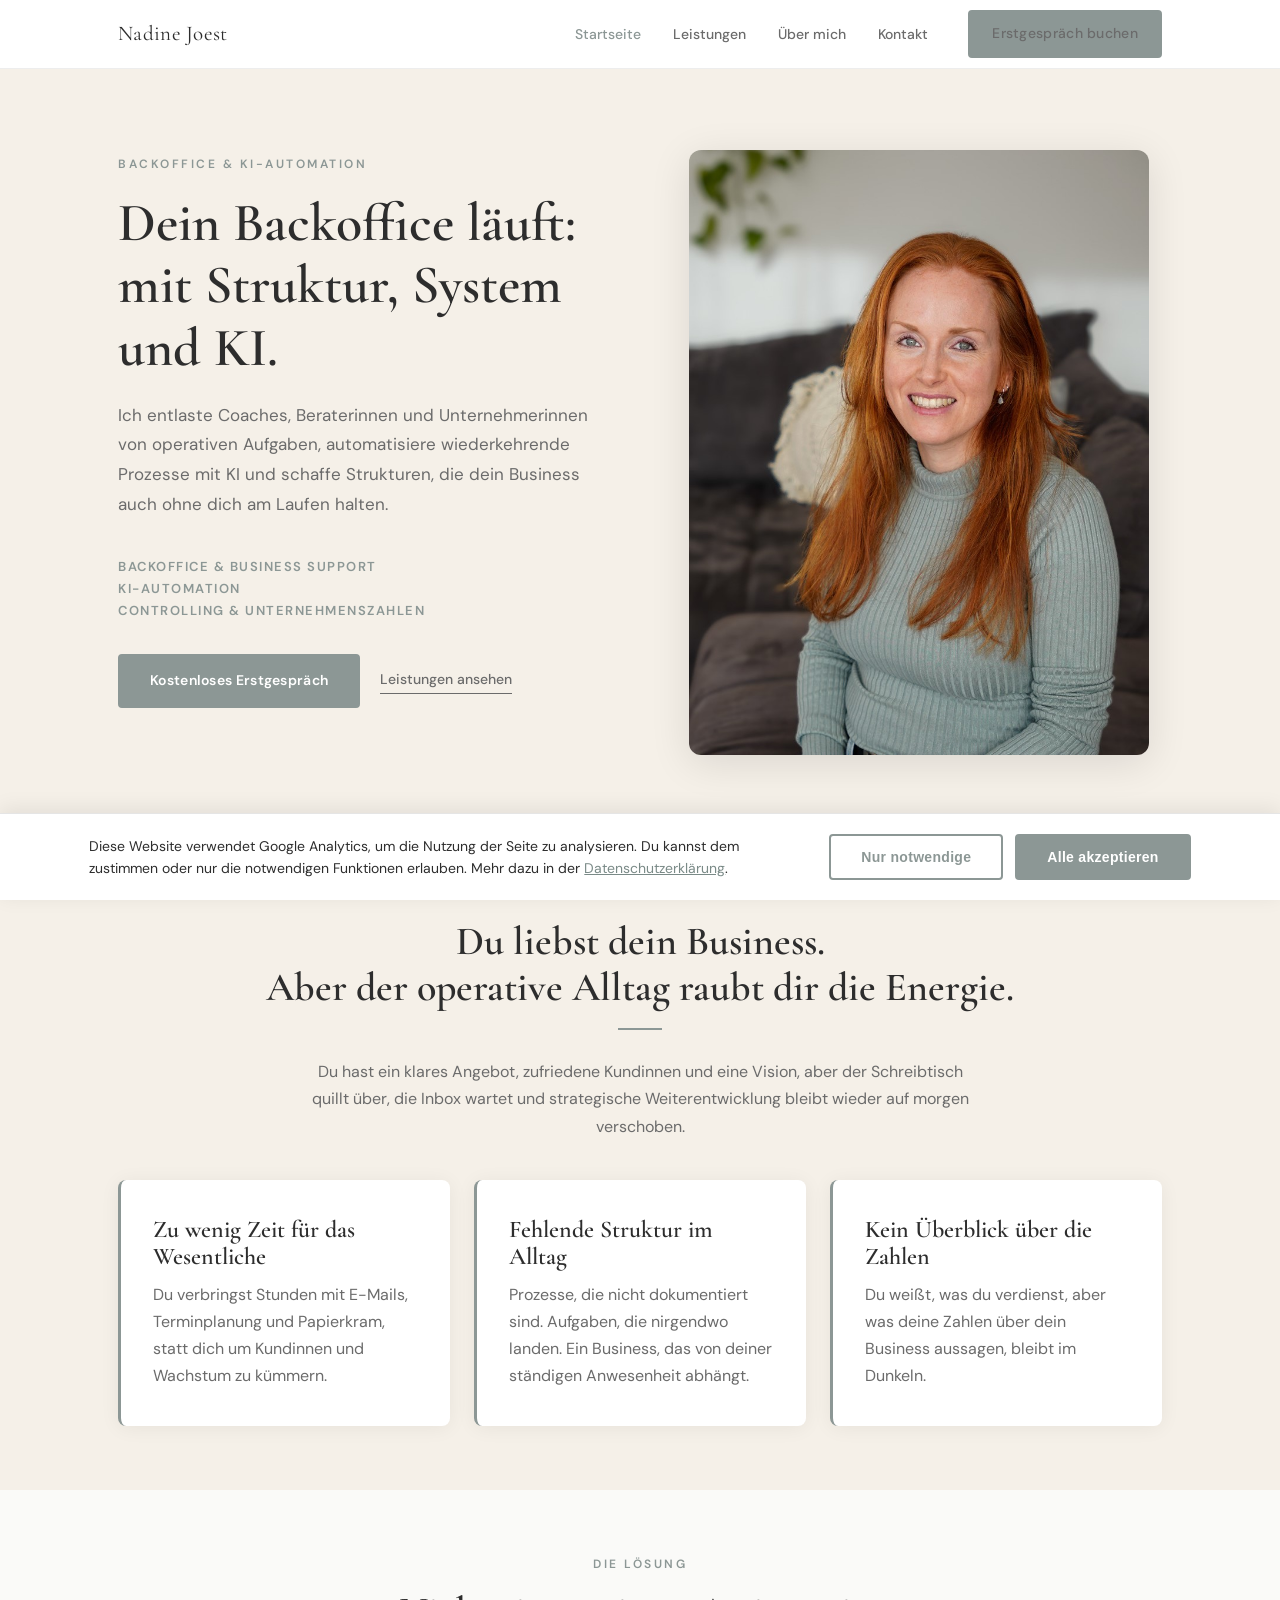
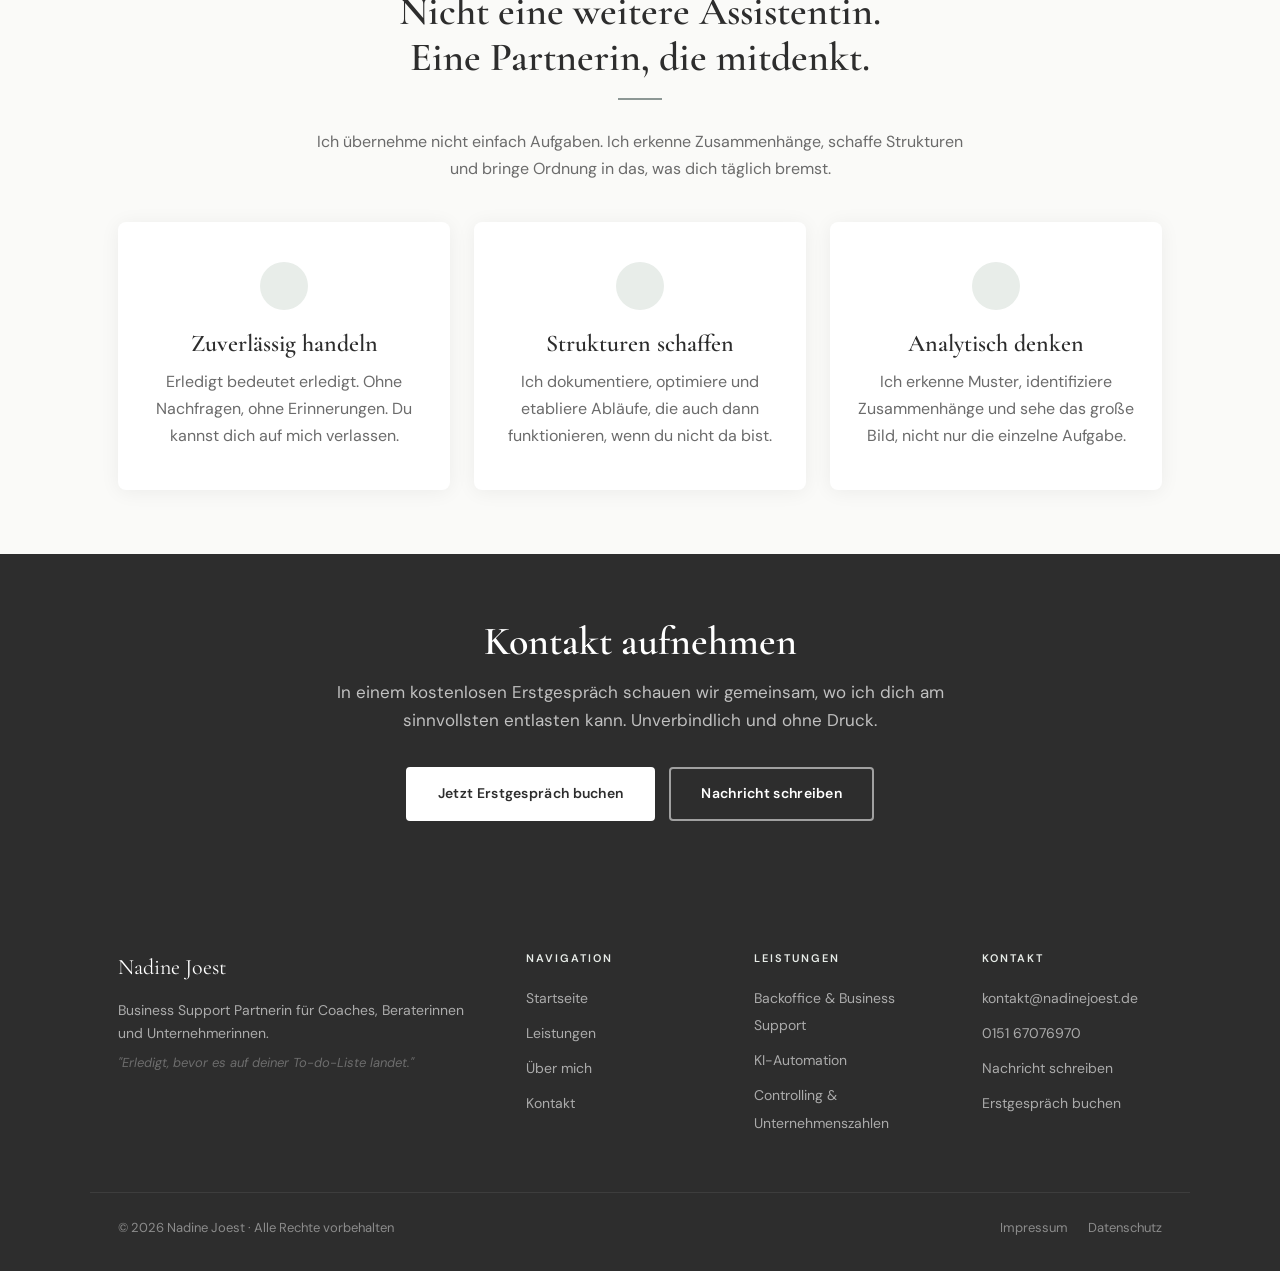
==== commit 3c4fae4b: "Hero H1: Bindestrich durch Doppelpunkt ersetzt Co-Authored-By: Claude Sonnet 4.6 <noreply@anthropic." ====
--- a/index.html
+++ b/index.html
@@ -80,7 +80,7 @@
     <div class="container hero-grid">
       <div class="hero-content">
         <span class="eyebrow">Backoffice & KI-Automation</span>
-        <h1>Dein Backoffice läuft –<br>mit Struktur, System und KI.</h1>
+        <h1>Dein Backoffice läuft:<br>mit Struktur, System und KI.</h1>
         <p class="hero-subtitle">
           Ich entlaste Coaches, Beraterinnen und Unternehmerinnen von operativen Aufgaben,
           automatisiere wiederkehrende Prozesse mit KI und schaffe Strukturen,
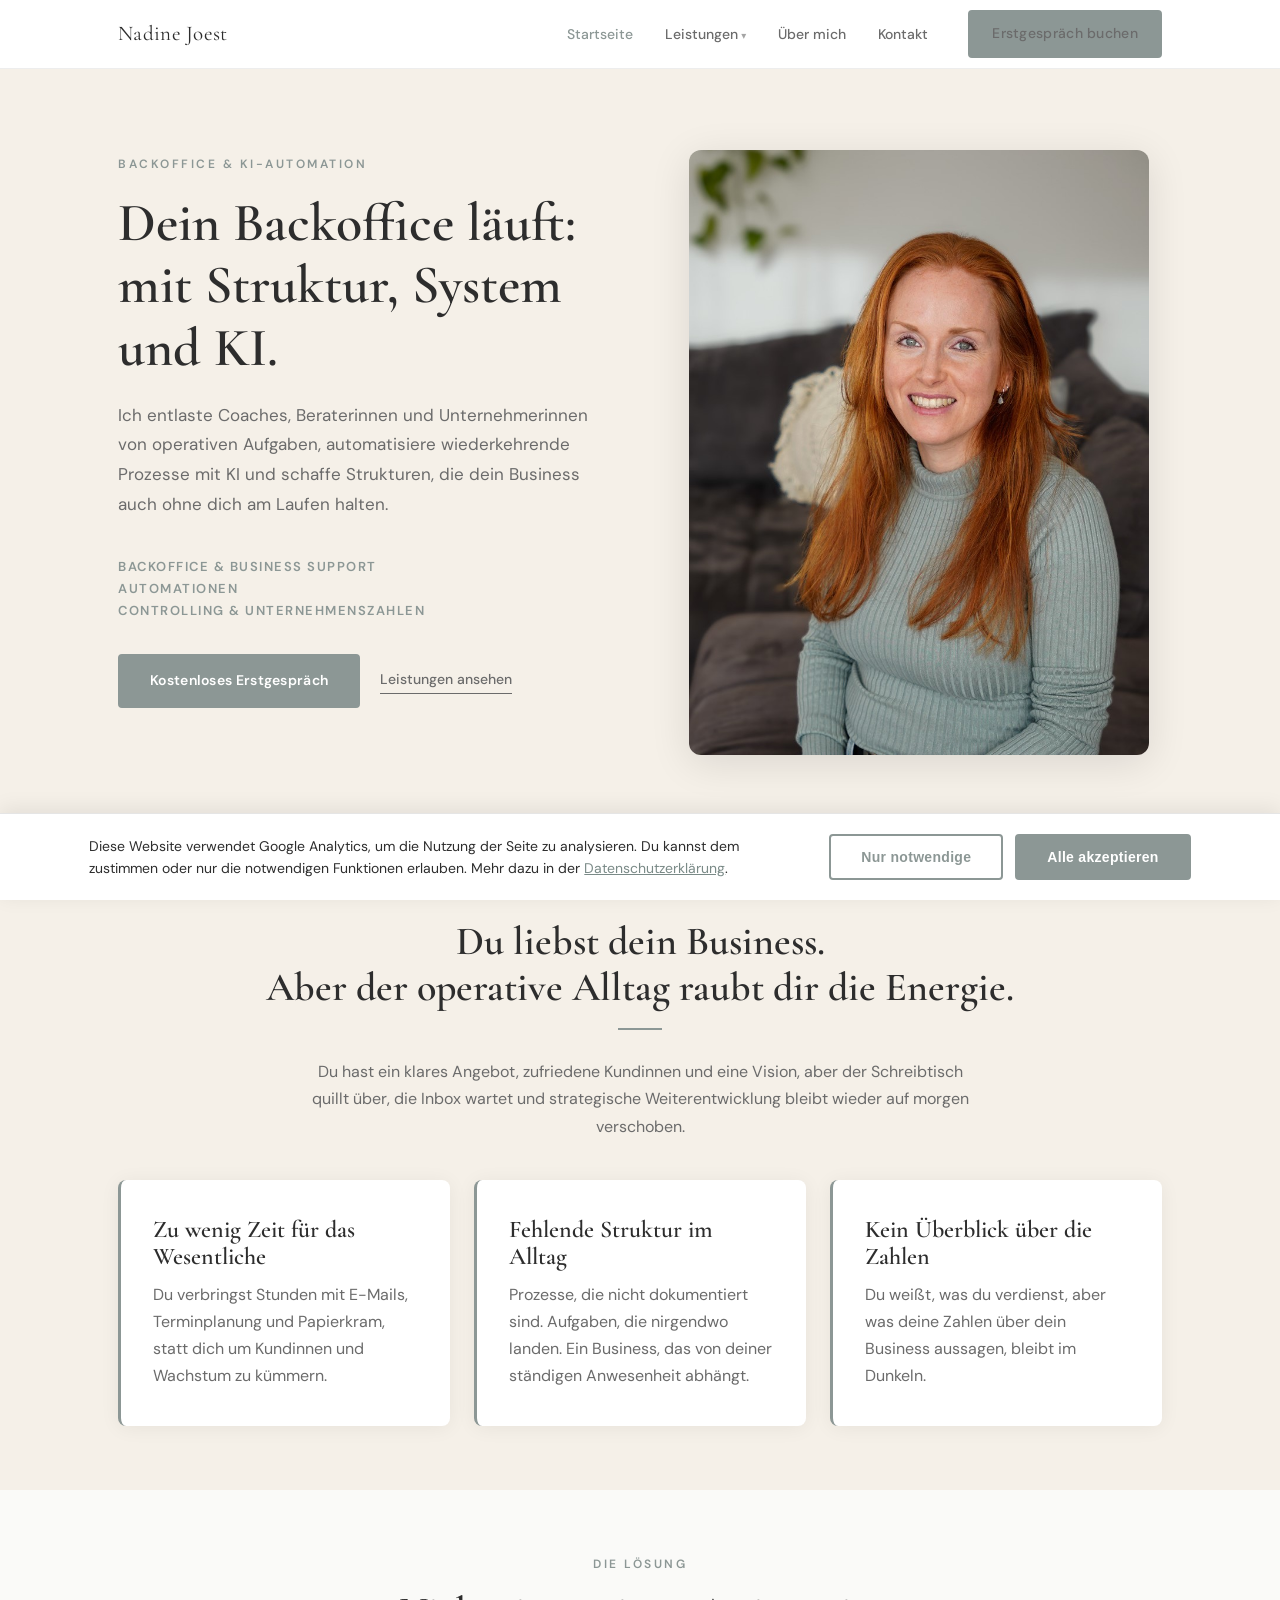
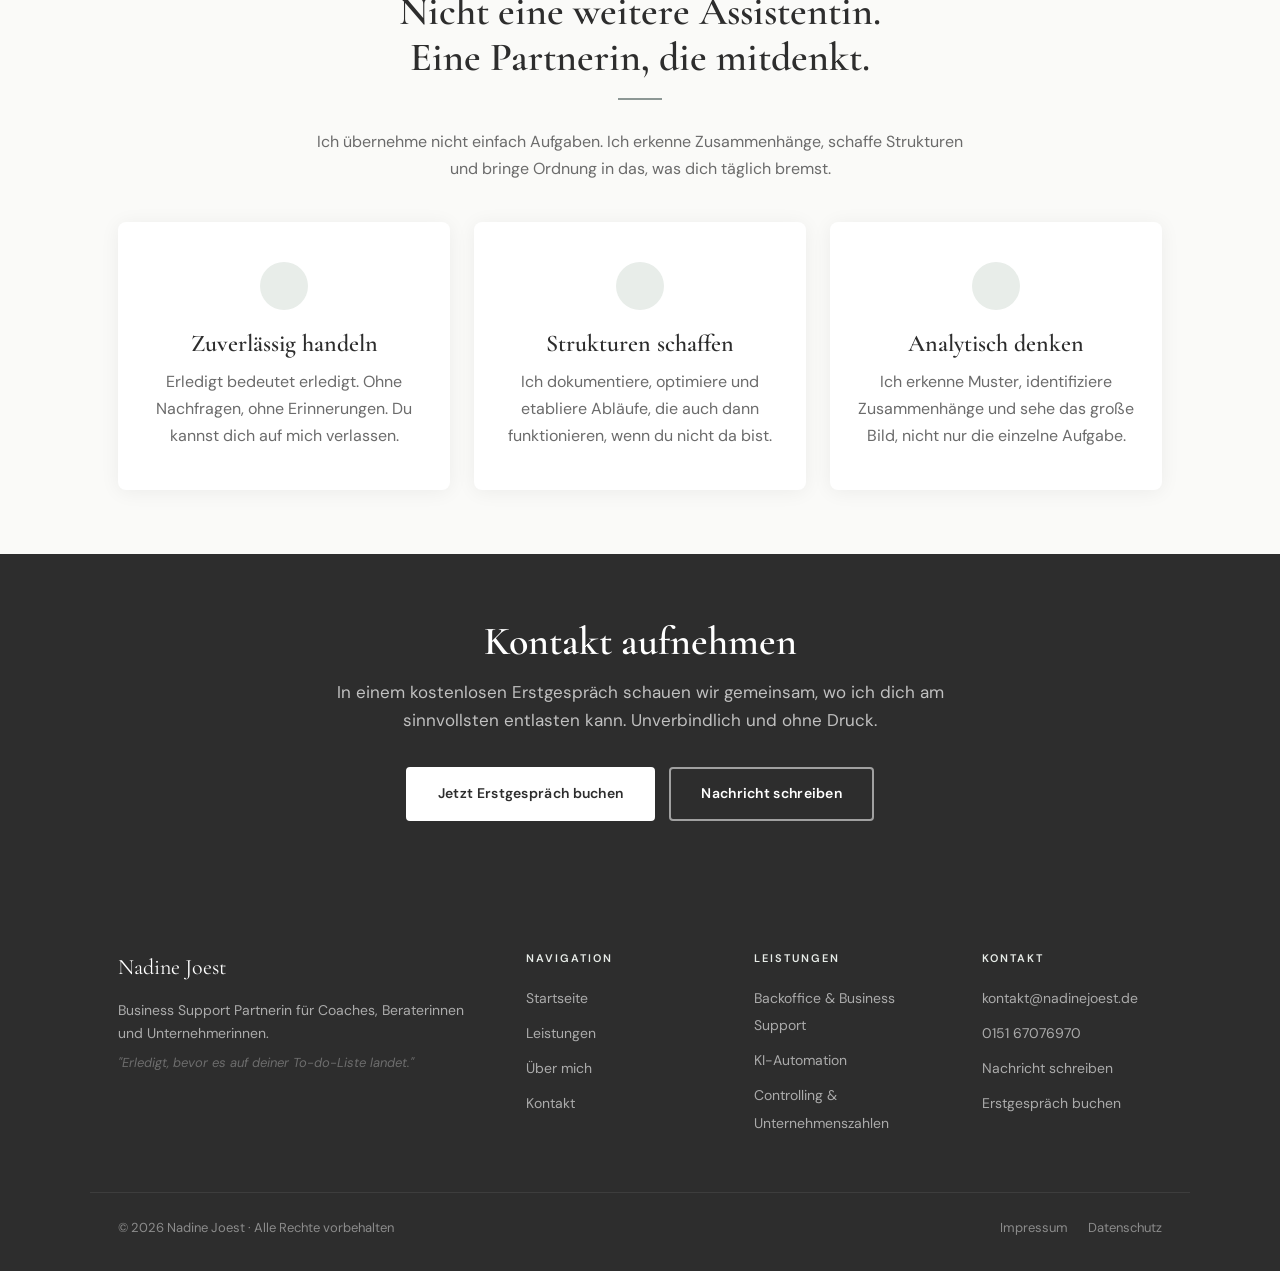
==== commit b3793513: "Dropdown-Navigation fuer Leistungen + Anchor-Links auf Startseite Co-Authored-By: Claude Sonnet 4.6 " ====
--- a/index.html
+++ b/index.html
@@ -61,7 +61,14 @@
       <a href="index.html" class="nav-logo">Nadine Joest</a>
       <ul class="nav-links" id="nav-links">
         <li><a href="index.html" class="active">Startseite</a></li>
-        <li><a href="leistungen.html">Leistungen</a></li>
+        <li class="nav-dropdown">
+          <a href="leistungen.html">Leistungen</a>
+          <ul class="nav-dropdown-menu">
+            <li><a href="leistungen.html#bs-heading">Backoffice & Business Support</a></li>
+            <li><a href="leistungen.html#ki-automation-heading">Automationen</a></li>
+            <li><a href="leistungen.html#controlling-heading">Controlling & Unternehmenszahlen</a></li>
+          </ul>
+        </li>
         <li><a href="ueber-mich.html">Über mich</a></li>
         <li><a href="kontakt.html">Kontakt</a></li>
         <li><a href="https://calendly.com/kontakt-nadinejoest/30min" target="_blank" rel="noopener" class="btn btn-primary nav-cta">Erstgespräch buchen</a></li>
@@ -88,7 +95,7 @@
         </p>
         <p class="hero-services">
           <a href="leistungen.html#bs-heading">Backoffice & Business Support</a><br>
-          <a href="leistungen.html#ki-automation-heading">KI-Automation</a><br>
+          <a href="leistungen.html#ki-automation-heading">Automationen</a><br>
           <a href="leistungen.html#controlling-heading">Controlling &amp; Unternehmenszahlen</a>
         </p>
         <div class="hero-actions">
--- a/style.css
+++ b/style.css
@@ -217,6 +217,37 @@
 .nav-links a:hover,
 .nav-links a.active { color: var(--primary); }
 .nav-cta { margin-left: 8px; padding: 10px 22px; }
+
+/* Dropdown */
+.nav-dropdown { position: relative; }
+.nav-dropdown-menu {
+  display: none;
+  position: absolute;
+  top: calc(100% + 10px);
+  left: -16px;
+  background: var(--white);
+  border: 1px solid rgba(0,0,0,0.08);
+  border-radius: 8px;
+  box-shadow: 0 8px 24px rgba(0,0,0,0.10);
+  min-width: 230px;
+  list-style: none;
+  padding: 8px 0;
+  z-index: 200;
+}
+.nav-dropdown:hover .nav-dropdown-menu { display: block; }
+.nav-dropdown-menu li a {
+  display: block;
+  padding: 10px 18px;
+  font-size: 13px;
+  color: var(--text-muted);
+  white-space: nowrap;
+}
+.nav-dropdown-menu li a:hover { color: var(--primary); background: var(--beige); }
+.nav-dropdown > a::after {
+  content: ' ▾';
+  font-size: 10px;
+  opacity: 0.6;
+}
 
 /* Hamburger (mobile) */
 .nav-toggle {
@@ -891,6 +922,19 @@
     box-shadow: var(--shadow-lg);
   }
   .nav-toggle { display: flex; }
+  .nav-dropdown > a::after { display: none; }
+  .nav-dropdown-menu {
+    display: block;
+    position: static;
+    box-shadow: none;
+    border: none;
+    border-left: 2px solid var(--primary-light);
+    border-radius: 0;
+    padding: 4px 0 4px 12px;
+    min-width: unset;
+    margin-top: 4px;
+  }
+  .nav-dropdown-menu li a { padding: 6px 10px; font-size: 13px; }
 }
 
 /* ---- Cookie-Banner ---- */
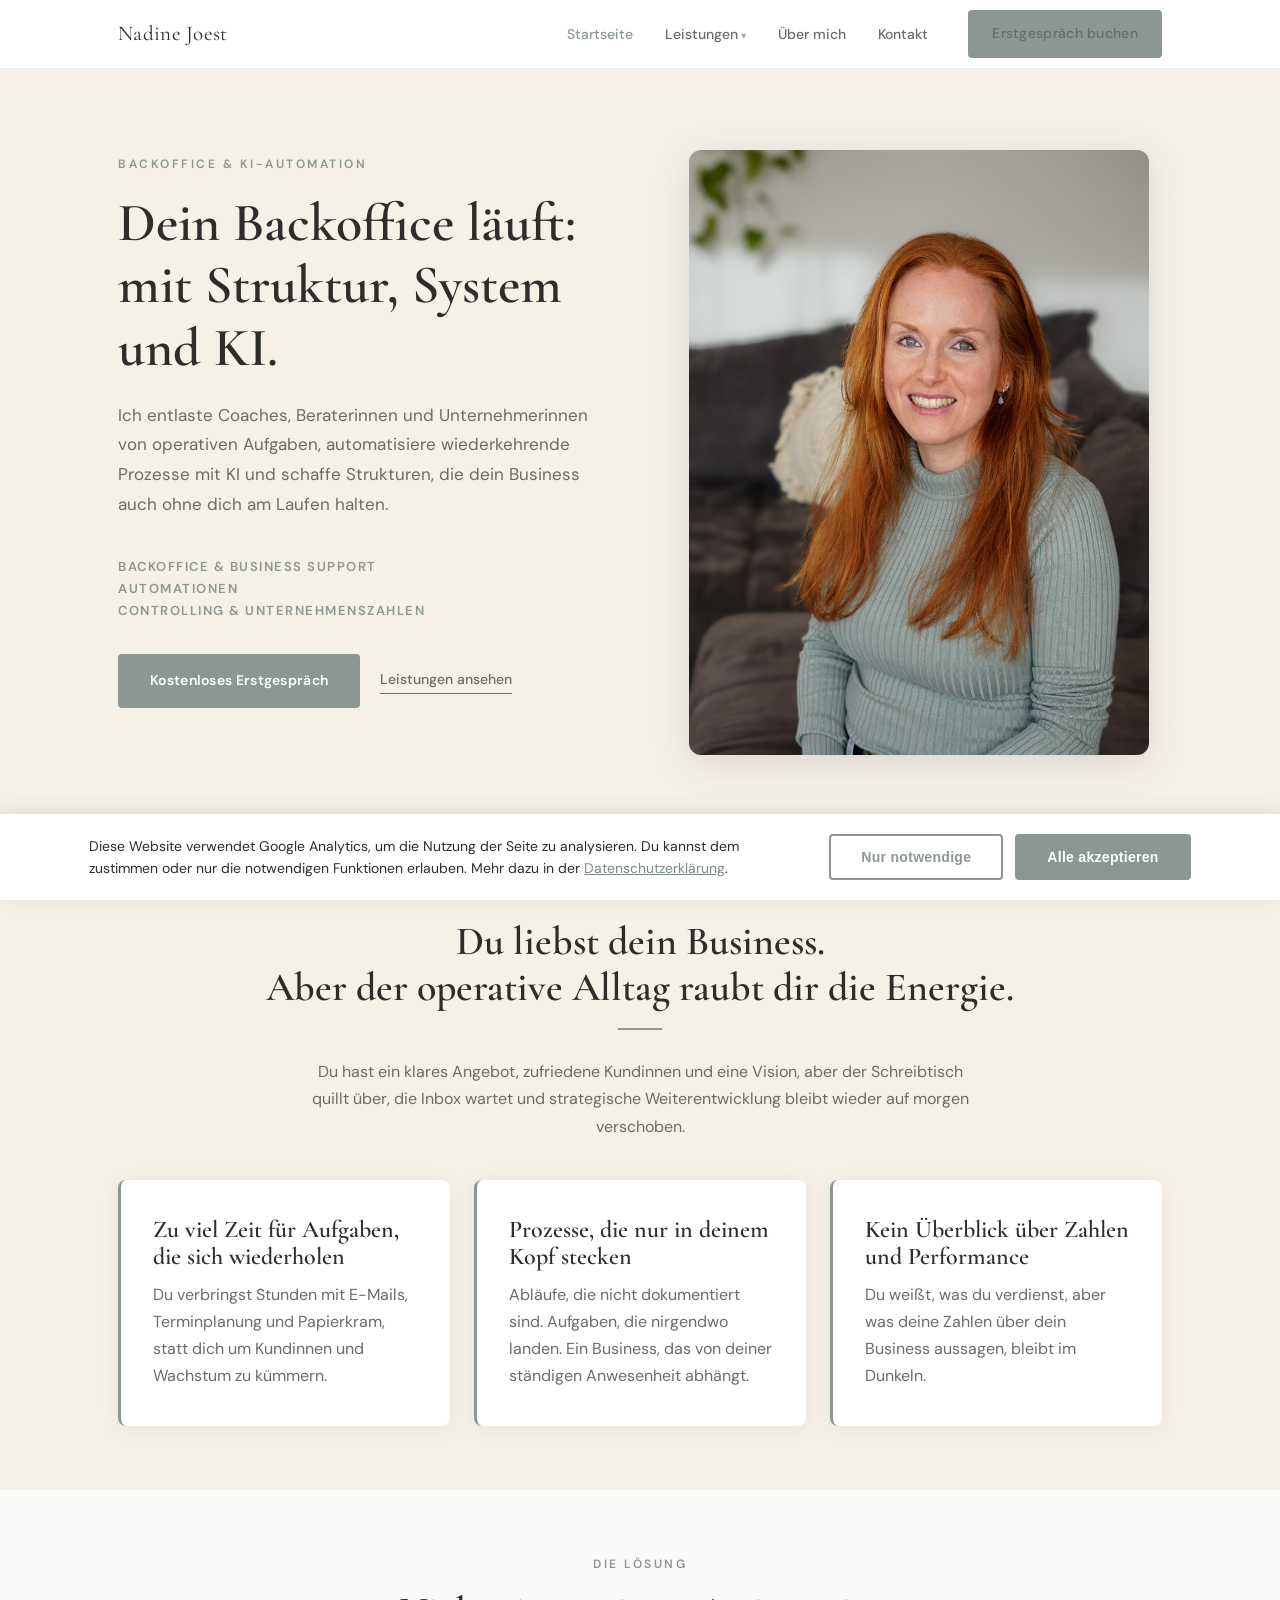
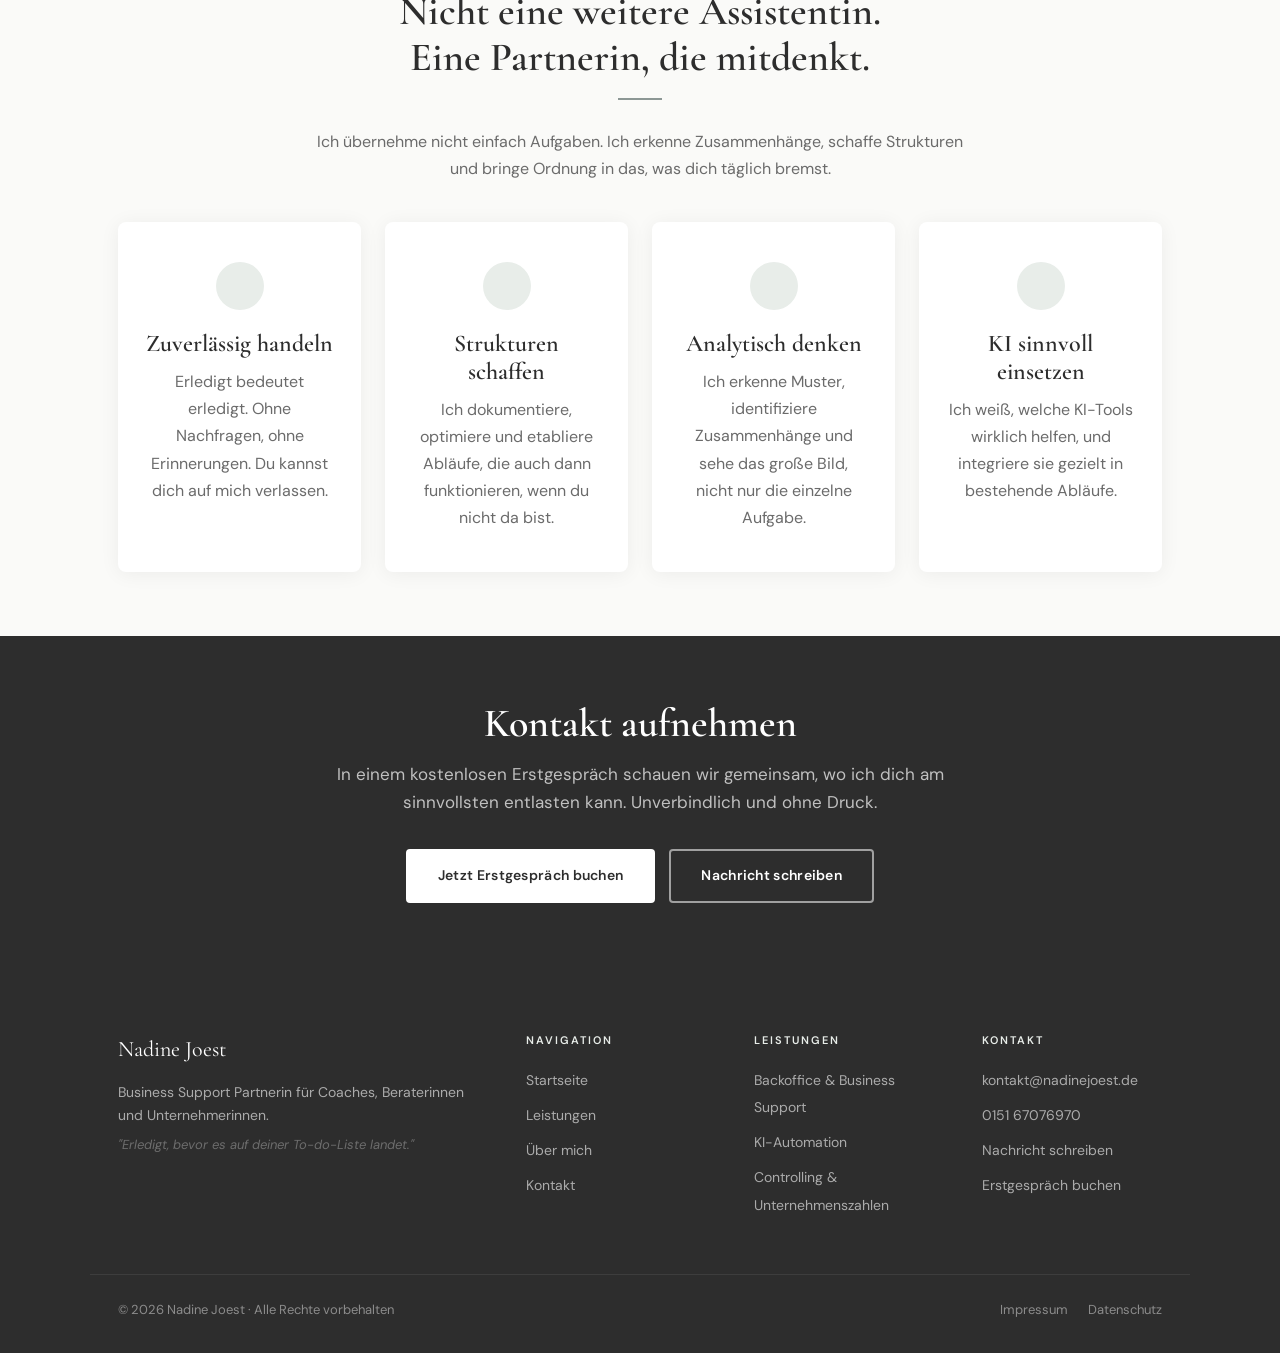
==== commit 8bb8229d: "Startseite: Problemkarten + 4. USP KI sinnvoll einsetzen ergaenzt Co-Authored-By: Claude Sonnet 4.6 " ====
--- a/index.html
+++ b/index.html
@@ -120,15 +120,15 @@
       </div>
       <div class="card-grid-3">
         <div class="card card-accent">
-          <h3>Zu wenig Zeit für das Wesentliche</h3>
+          <h3>Zu viel Zeit für Aufgaben, die sich wiederholen</h3>
           <p>Du verbringst Stunden mit E-Mails, Terminplanung und Papierkram, statt dich um Kundinnen und Wachstum zu kümmern.</p>
         </div>
         <div class="card card-accent">
-          <h3>Fehlende Struktur im Alltag</h3>
-          <p>Prozesse, die nicht dokumentiert sind. Aufgaben, die nirgendwo landen. Ein Business, das von deiner ständigen Anwesenheit abhängt.</p>
+          <h3>Prozesse, die nur in deinem Kopf stecken</h3>
+          <p>Abläufe, die nicht dokumentiert sind. Aufgaben, die nirgendwo landen. Ein Business, das von deiner ständigen Anwesenheit abhängt.</p>
         </div>
         <div class="card card-accent">
-          <h3>Kein Überblick über die Zahlen</h3>
+          <h3>Kein Überblick über Zahlen und Performance</h3>
           <p>Du weißt, was du verdienst, aber was deine Zahlen über dein Business aussagen, bleibt im Dunkeln.</p>
         </div>
       </div>
@@ -144,7 +144,7 @@
         <div class="divider"></div>
         <p>Ich übernehme nicht einfach Aufgaben. Ich erkenne Zusammenhänge, schaffe Strukturen und bringe Ordnung in das, was dich täglich bremst.</p>
       </div>
-      <div class="card-grid-3">
+      <div class="card-grid-4">
         <div class="usp-card">
           <div class="usp-icon" aria-hidden="true"></div>
           <h3>Zuverlässig handeln</h3>
@@ -159,6 +159,11 @@
           <div class="usp-icon" aria-hidden="true"></div>
           <h3>Analytisch denken</h3>
           <p>Ich erkenne Muster, identifiziere Zusammenhänge und sehe das große Bild, nicht nur die einzelne Aufgabe.</p>
+        </div>
+        <div class="usp-card">
+          <div class="usp-icon" aria-hidden="true"></div>
+          <h3>KI sinnvoll einsetzen</h3>
+          <p>Ich weiß, welche KI-Tools wirklich helfen, und integriere sie gezielt in bestehende Abläufe.</p>
         </div>
       </div>
     </div>
--- a/style.css
+++ b/style.css
@@ -232,9 +232,9 @@
   min-width: 230px;
   list-style: none;
   padding: 8px 0;
-  z-index: 200;
-}
-.nav-dropdown:hover .nav-dropdown-menu { display: block; }
+  z-index: 500;
+}
+.nav-dropdown-menu.open { display: block; }
 .nav-dropdown-menu li a {
   display: block;
   padding: 10px 18px;
@@ -352,6 +352,11 @@
 .card-grid-3 {
   display: grid;
   grid-template-columns: repeat(3, 1fr);
+  gap: 24px;
+}
+.card-grid-4 {
+  display: grid;
+  grid-template-columns: repeat(4, 1fr);
   gap: 24px;
 }
 .card-grid-2 {
@@ -885,6 +890,7 @@
   .img-placeholder.tall { max-width: 100%; aspect-ratio: 3/4; }
 
   .card-grid-3 { grid-template-columns: 1fr; }
+  .card-grid-4 { grid-template-columns: 1fr 1fr; }
   .werte-grid   { grid-template-columns: 1fr 1fr; }
   .stats-grid   { grid-template-columns: 1fr 1fr 1fr; }
   .pakete-grid  { grid-template-columns: 1fr 1fr; }
@@ -902,6 +908,7 @@
   .section-header { margin-bottom: 32px; }
   .footer       { padding: 44px 0 24px; }
   .card-grid-2  { grid-template-columns: 1fr; }
+  .card-grid-4  { grid-template-columns: 1fr; }
   .pakete-grid  { grid-template-columns: 1fr; }
   .werte-grid   { grid-template-columns: 1fr; }
   .stats-grid   { grid-template-columns: 1fr; }
@@ -923,7 +930,8 @@
   }
   .nav-toggle { display: flex; }
   .nav-dropdown > a::after { display: none; }
-  .nav-dropdown-menu {
+  .nav-dropdown-menu,
+  .nav-dropdown-menu.open {
     display: block;
     position: static;
     box-shadow: none;
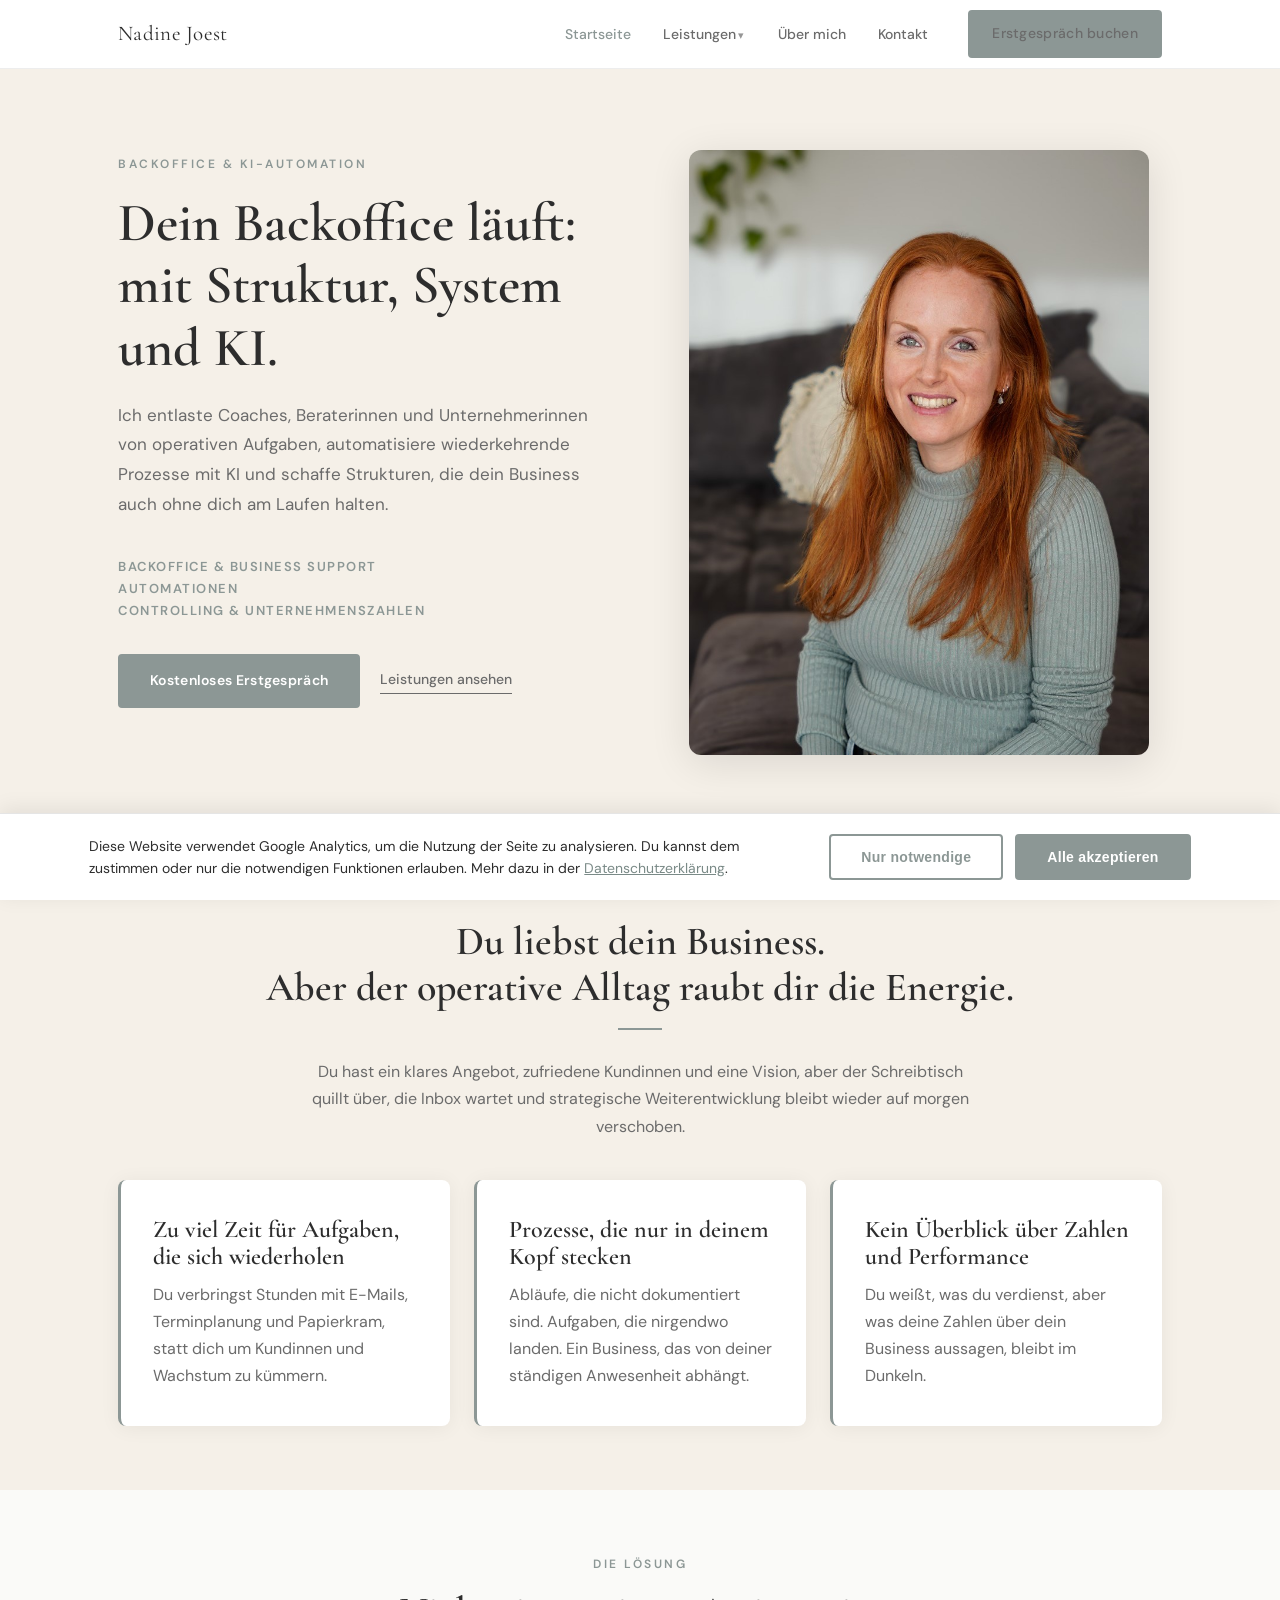
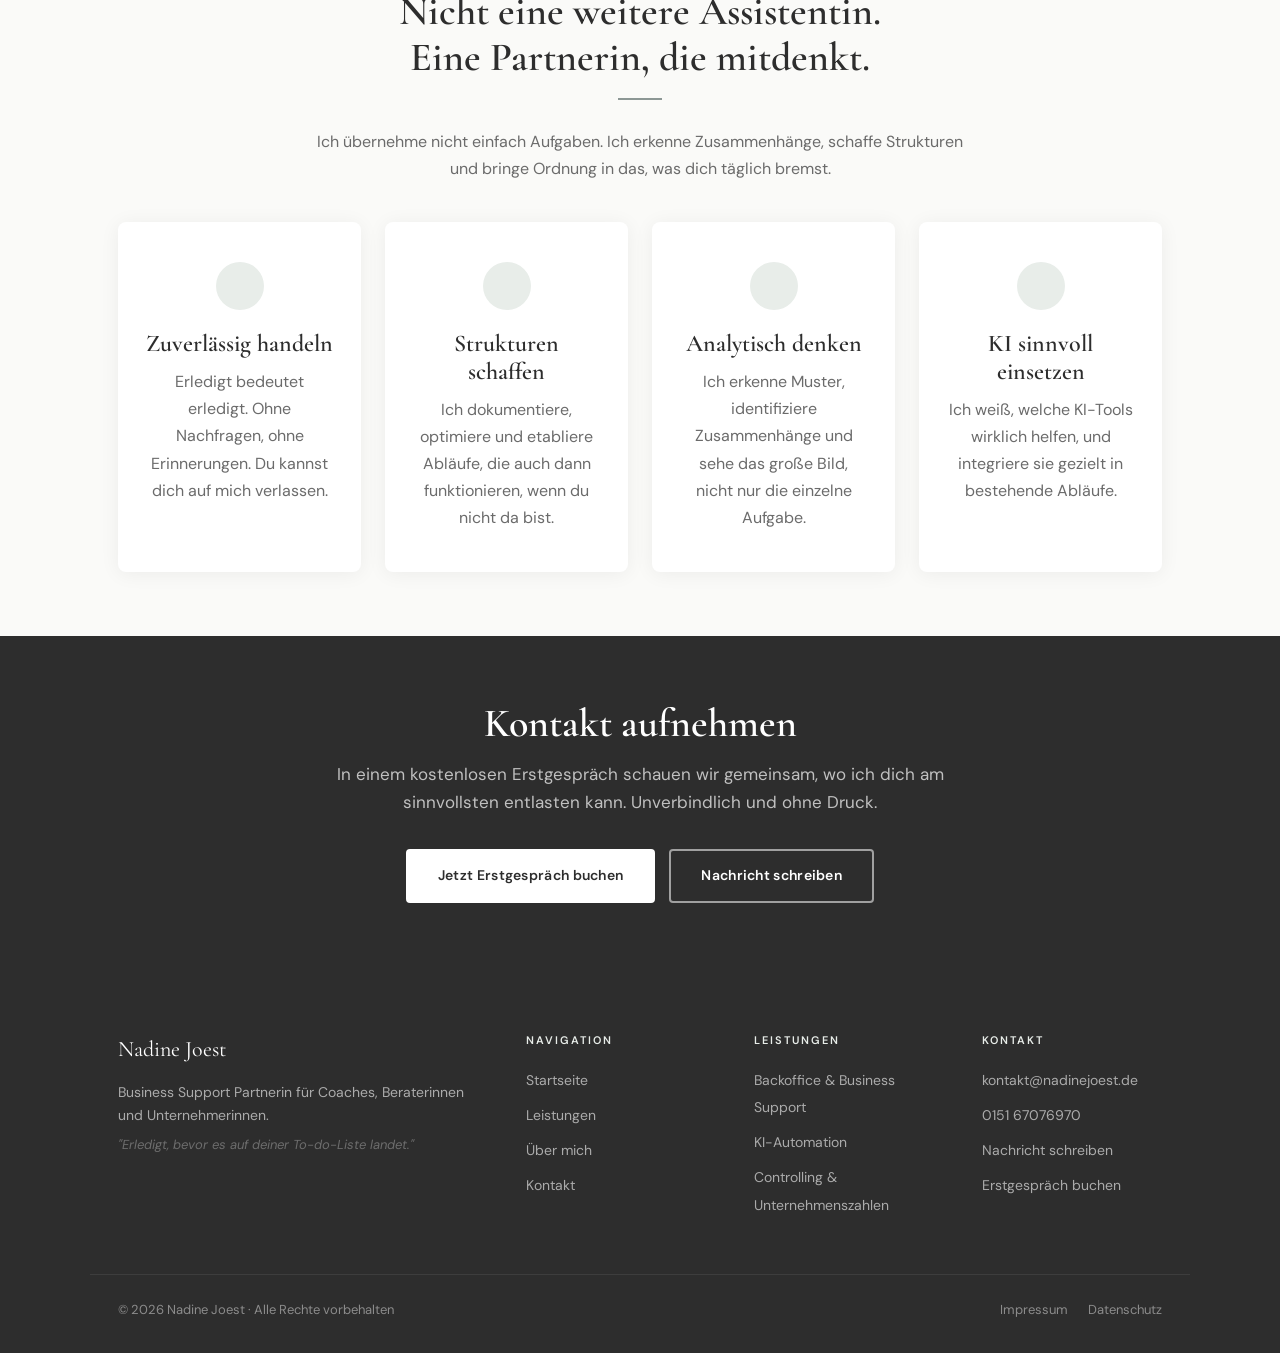
==== commit 6683de28: "Leistungen-Link navigiert, Pfeil-Button oeffnet Dropdown separat Co-Authored-By: Claude Sonnet 4.6 <" ====
--- a/index.html
+++ b/index.html
@@ -62,7 +62,7 @@
       <ul class="nav-links" id="nav-links">
         <li><a href="index.html" class="active">Startseite</a></li>
         <li class="nav-dropdown">
-          <a href="leistungen.html">Leistungen</a>
+          <a href="leistungen.html">Leistungen</a><button class="nav-dropdown-toggle" aria-label="Untermenü öffnen" aria-expanded="false">▾</button>
           <ul class="nav-dropdown-menu">
             <li><a href="leistungen.html#bs-heading">Backoffice & Business Support</a></li>
             <li><a href="leistungen.html#ki-automation-heading">Automationen</a></li>
--- a/style.css
+++ b/style.css
@@ -243,11 +243,18 @@
   white-space: nowrap;
 }
 .nav-dropdown-menu li a:hover { color: var(--primary); background: var(--beige); }
-.nav-dropdown > a::after {
-  content: ' ▾';
-  font-size: 10px;
-  opacity: 0.6;
-}
+.nav-dropdown-toggle {
+  background: none;
+  border: none;
+  cursor: pointer;
+  padding: 0 2px;
+  font-size: 11px;
+  color: var(--text-muted);
+  opacity: 0.7;
+  line-height: 1;
+  vertical-align: middle;
+}
+.nav-dropdown-toggle:hover { opacity: 1; color: var(--primary); }
 
 /* Hamburger (mobile) */
 .nav-toggle {
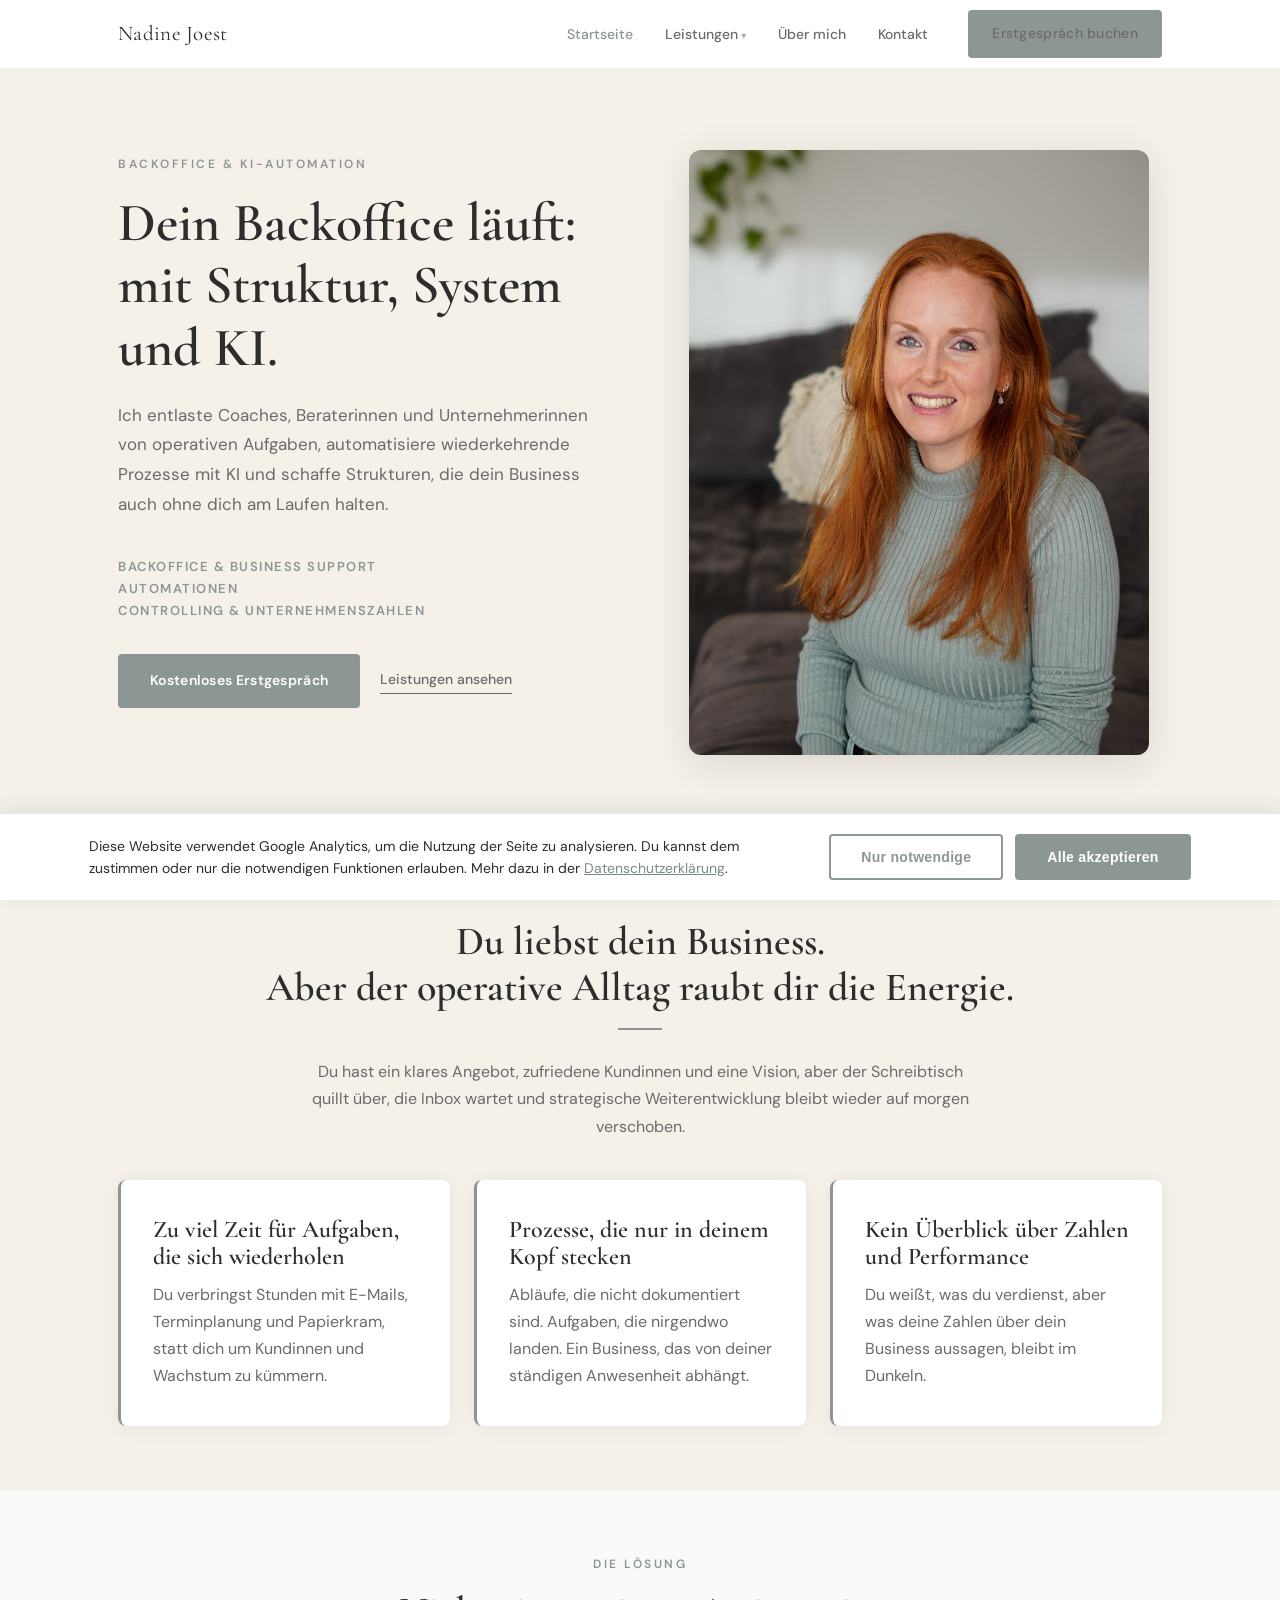
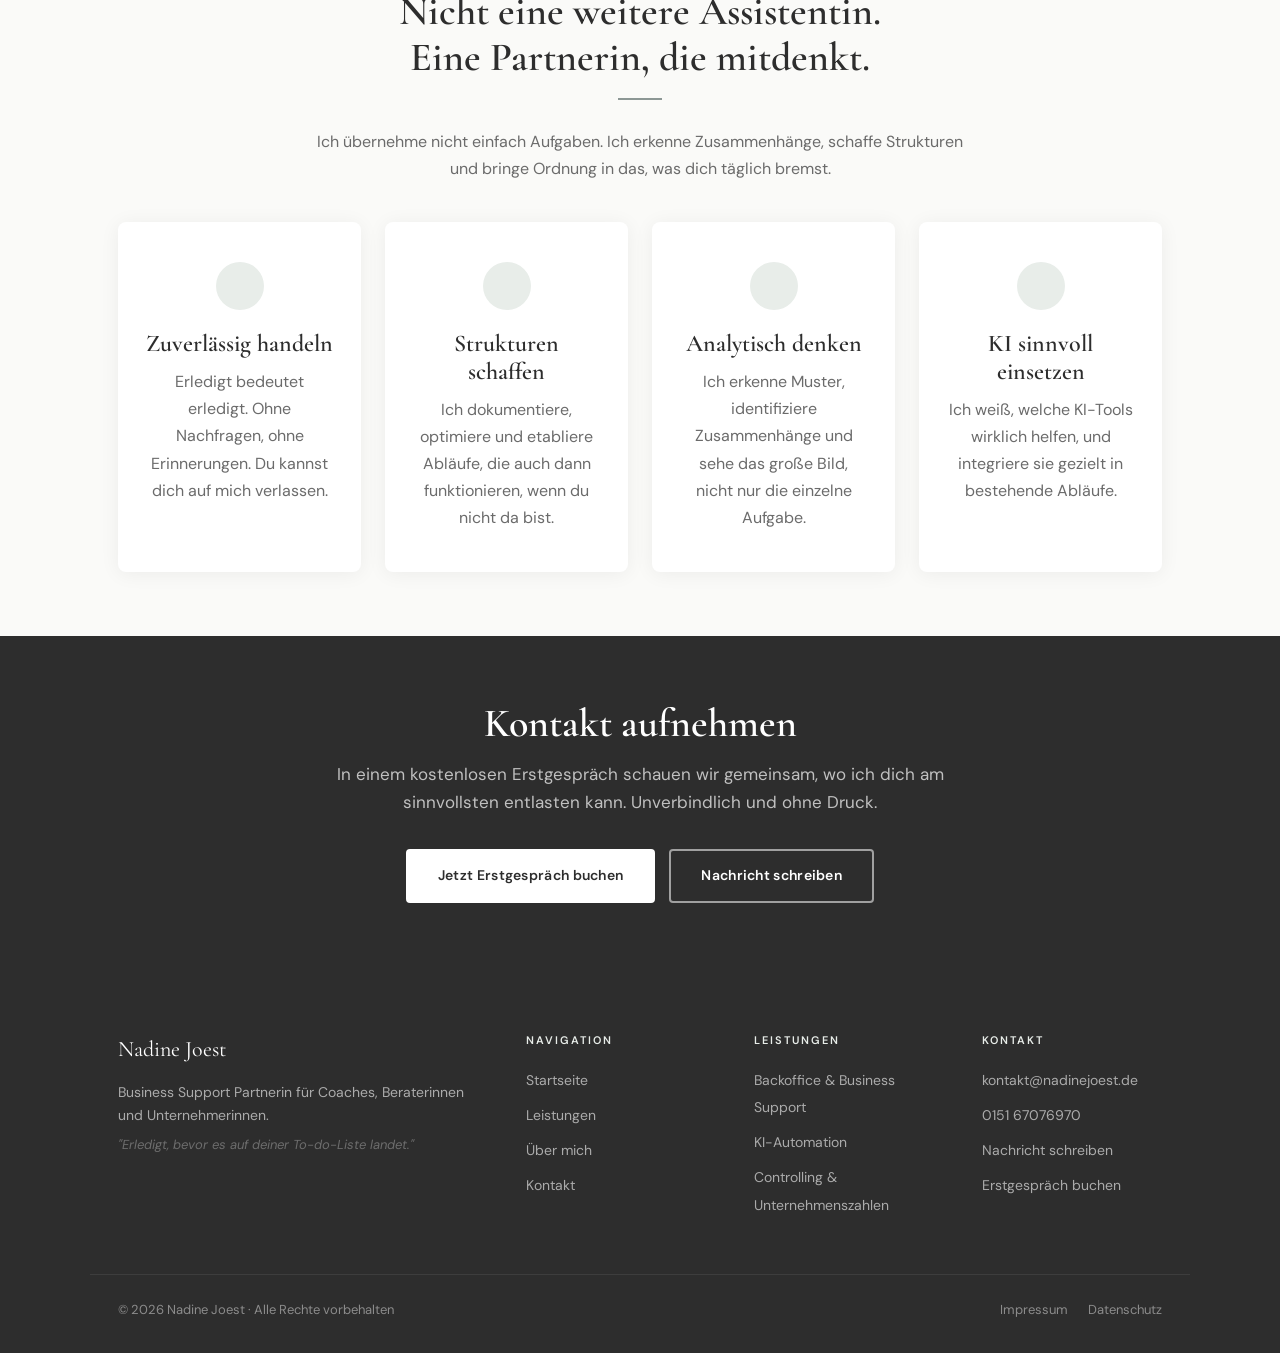
==== commit 53b981f2: "Dropdown: sauberes CSS-Hover, kein Button-Element mehr Co-Authored-By: Claude Sonnet 4.6 <noreply@an" ====
--- a/index.html
+++ b/index.html
@@ -62,7 +62,7 @@
       <ul class="nav-links" id="nav-links">
         <li><a href="index.html" class="active">Startseite</a></li>
         <li class="nav-dropdown">
-          <a href="leistungen.html">Leistungen</a><button class="nav-dropdown-toggle" aria-label="Untermenü öffnen" aria-expanded="false">▾</button>
+          <a href="leistungen.html">Leistungen</a>
           <ul class="nav-dropdown-menu">
             <li><a href="leistungen.html#bs-heading">Backoffice & Business Support</a></li>
             <li><a href="leistungen.html#ki-automation-heading">Automationen</a></li>
--- a/style.css
+++ b/style.css
@@ -243,18 +243,12 @@
   white-space: nowrap;
 }
 .nav-dropdown-menu li a:hover { color: var(--primary); background: var(--beige); }
-.nav-dropdown-toggle {
-  background: none;
-  border: none;
-  cursor: pointer;
-  padding: 0 2px;
-  font-size: 11px;
-  color: var(--text-muted);
-  opacity: 0.7;
-  line-height: 1;
-  vertical-align: middle;
-}
-.nav-dropdown-toggle:hover { opacity: 1; color: var(--primary); }
+.nav-dropdown > a::after {
+  content: ' ▾';
+  font-size: 10px;
+  opacity: 0.55;
+}
+.nav-dropdown:hover .nav-dropdown-menu { display: block; }
 
 /* Hamburger (mobile) */
 .nav-toggle {
